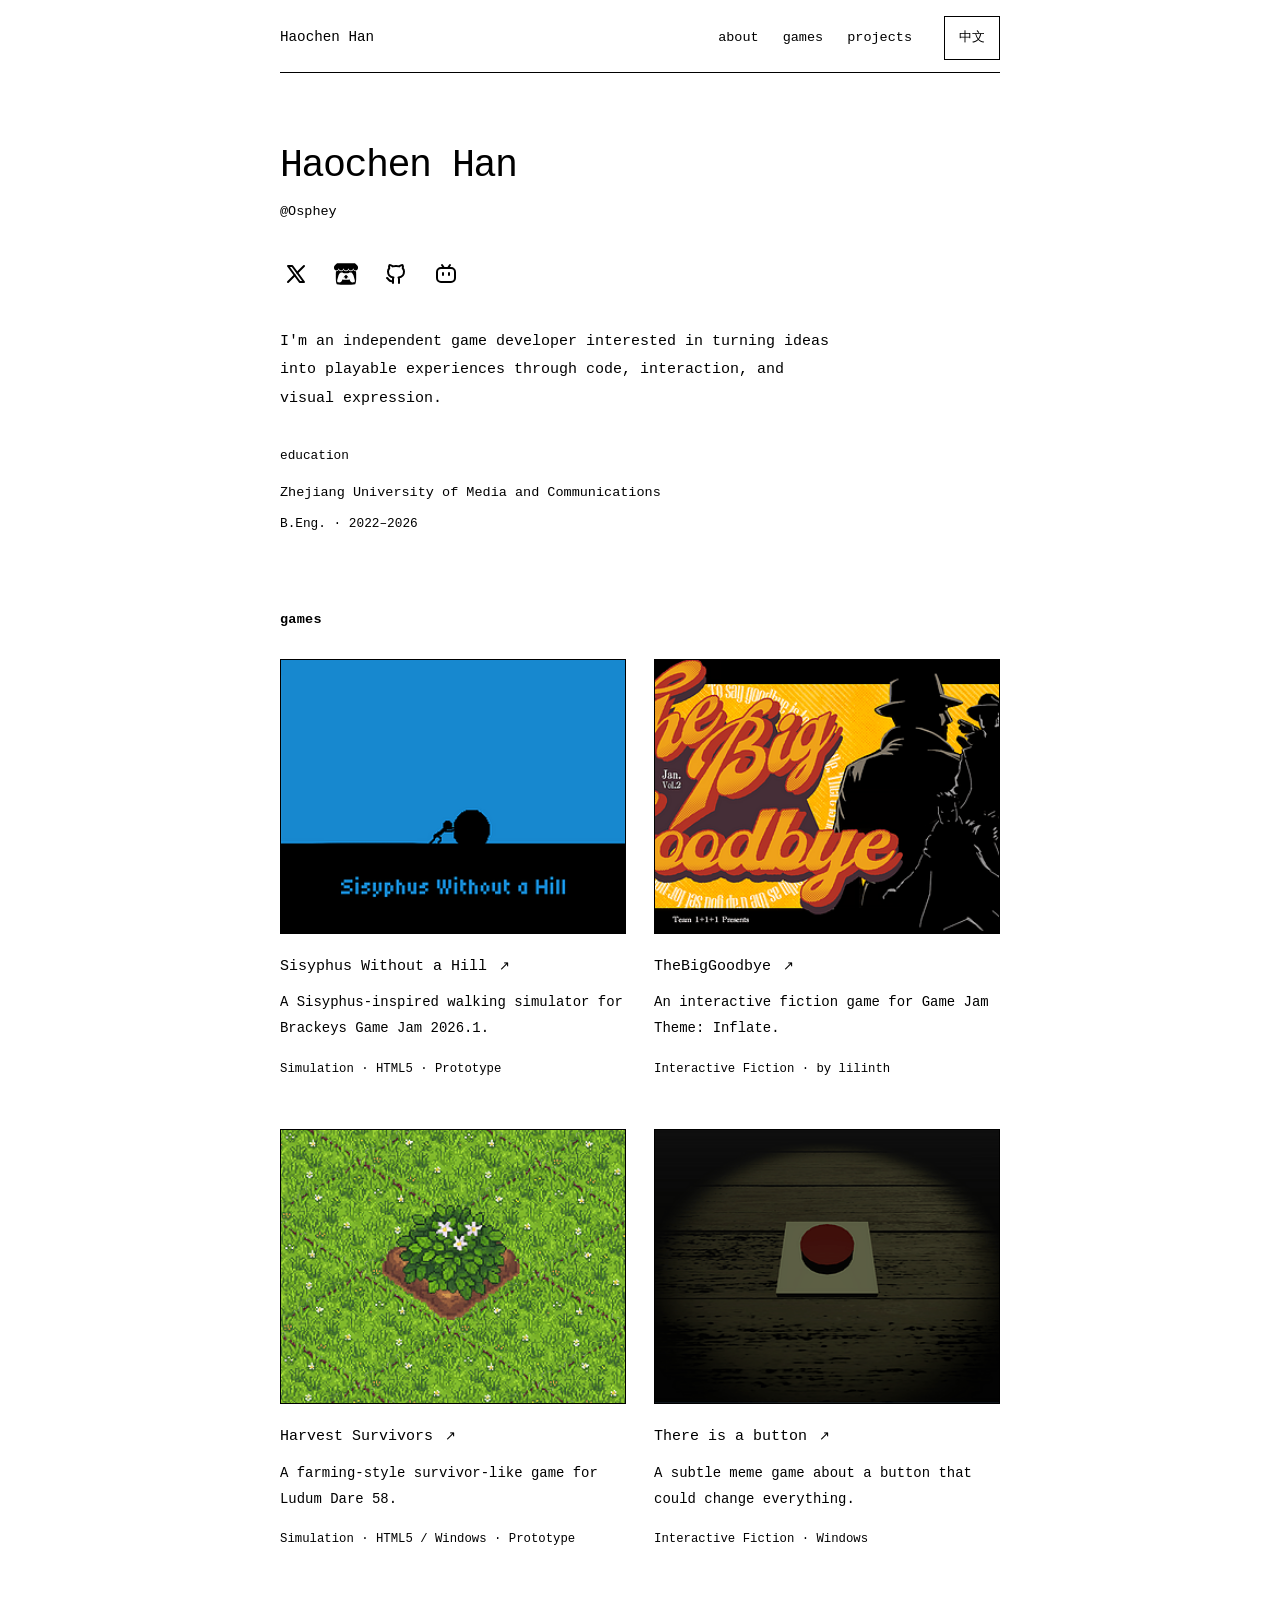
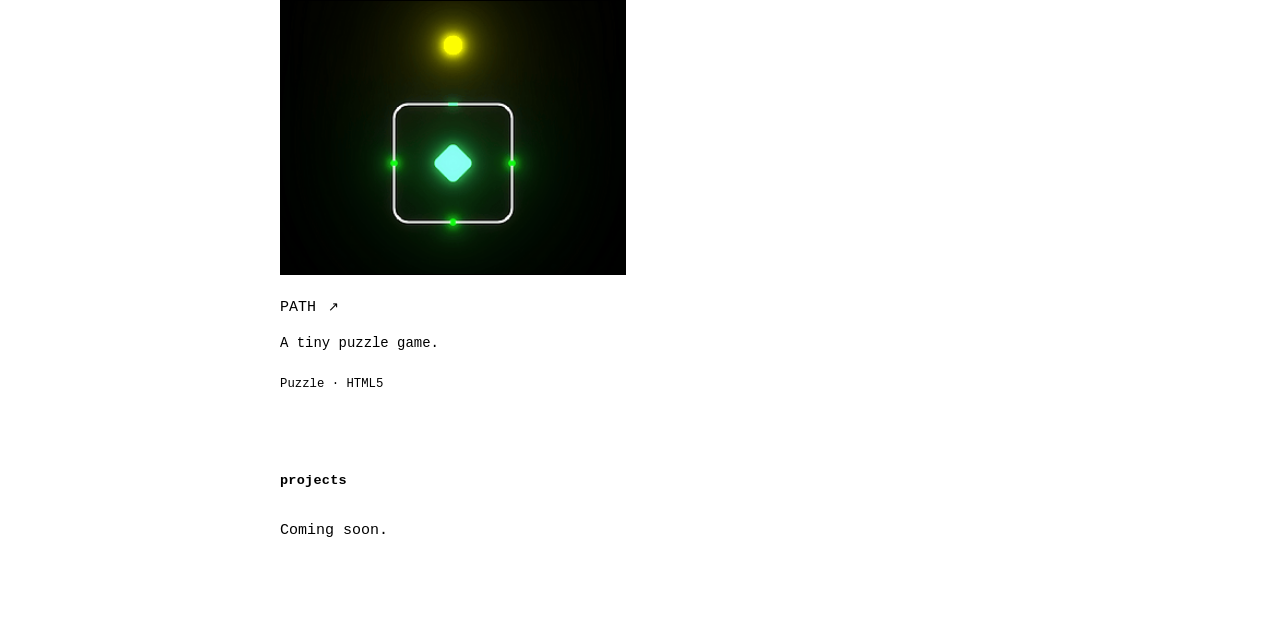
==== index.html @ 58e6fcc5 "Center portfolio in portrait-like column" ====
<!doctype html>
<html lang="en">
<head>
  <meta charset="UTF-8">
  <meta name="viewport" content="width=device-width, initial-scale=1">
  <meta name="color-scheme" content="light">
  <meta name="description" content="Haochen Han — independent game developer." data-zh-content="韩昊辰 Osphey — 独立游戏开发者。">
  <title data-zh="韩昊辰 · Osphey">Haochen Han</title>
  <style>
    :root {
      color-scheme: light;
      font-family: ui-monospace, SFMono-Regular, Menlo, Monaco, Consolas, "Liberation Mono", "PingFang SC", "Microsoft YaHei", monospace;
      font-size: 15px;
      line-height: 1.65;
      background: #fff;
      color: #000;
      --content-width: 720px;
      --page-gutter: clamp(24px, 5vw, 48px);
    }

    * { box-sizing: border-box; }

    body {
      min-height: 100vh;
      margin: 0;
      overflow-wrap: anywhere;
      background: #fff;
    }

    main,
    .site-header {
      width: min(var(--content-width), calc(100% - 2 * var(--page-gutter)));
      margin-inline: auto;
    }

    main {
      padding: clamp(48px, 5.5vw, 88px) 0 88px;
    }

    .site-header {
      padding: 16px 0 12px;
      display: grid;
      grid-template-columns: 1fr auto auto;
      grid-template-areas: "name navigation language";
      align-items: center;
      gap: 4px 32px;
      position: sticky;
      top: 0;
      z-index: 10;
      background: #fff;
      border-bottom: 1px solid #000;
    }

    .site-name,
    .site-nav a {
      color: #000;
      text-decoration: none;
      text-decoration-thickness: 1px;
      text-underline-offset: 4px;
    }

    .site-name { grid-area: name; justify-self: start; font-size: .95rem; white-space: nowrap; }

    .site-nav {
      grid-area: navigation;
      display: flex;
      gap: 24px;
      font-size: .9rem;
    }

    .site-nav a {
      display: inline-flex;
      align-items: center;
      min-height: 44px;
      white-space: nowrap;
    }

    .language-toggle {
      grid-area: language;
      display: inline-flex;
      align-items: center;
      justify-content: center;
      min-width: 56px;
      min-height: 44px;
      padding: 0 12px;
      border: 1px solid #000;
      border-radius: 0;
      color: #000;
      background: #fff;
      font: inherit;
      font-size: .85rem;
      line-height: 1;
      cursor: pointer;
    }

    .language-toggle[hidden] { display: none; }
    .language-toggle:hover { color: #fff; background: #000; }

    .site-name:hover,
    .site-nav a:hover,
    .game-title:hover,
    .site-name:focus-visible,
    .site-nav a:focus-visible,
    .game-title:focus-visible {
      text-decoration-line: underline;
    }

    a:focus-visible,
    button:focus-visible {
      outline: 1px solid #000;
      outline-offset: 4px;
    }

    h1 {
      margin: 0;
      font-size: clamp(2rem, 3vw, 2.65rem);
      line-height: 1.2;
      font-weight: 400;
      letter-spacing: -.04em;
    }

    .about {
      display: grid;
      grid-template-columns: minmax(0, 1fr);
      grid-template-areas: "identity" "introduction" "education";
      gap: 32px;
      align-items: start;
    }

    .identity { grid-area: identity; min-width: 0; }

    .handle {
      margin: 12px 0 0;
      font-size: .9rem;
    }

    .education {
      grid-area: education;
      margin: 0;
      font-size: .9rem;
    }

    .education h2 {
      margin: 0 0 16px;
      font-size: .85rem;
      line-height: 1.65;
      font-weight: 400;
    }

    .education p { margin: 0; }

    .education-school,
    .education-details { display: block; }

    .education-details { margin-top: 8px; font-size: .85rem; }

    .links {
      display: flex;
      align-items: center;
      gap: 18px;
      margin: 28px 0 0;
    }

    .link {
      display: inline-flex;
      align-items: center;
      justify-content: center;
      flex: 0 0 32px;
      width: 32px;
      height: 44px;
      color: #000;
      text-decoration: none;
    }

    .link:hover,
    .link:focus-visible {
      color: #fff;
      background: #000;
    }

    .link svg {
      display: block;
      width: 24px;
      height: 24px;
      fill: none;
      stroke: currentColor;
      stroke-width: 2;
      stroke-linecap: round;
      stroke-linejoin: round;
    }

    /* The official itch.io silhouette uses fill; applying the outline stroke
       would thicken the awning and close the controller's small cutouts. */
    .link .icon-itch {
      width: 24px;
      height: 24px;
      fill: currentColor;
      stroke: none;
    }

    .intro {
      grid-area: introduction;
      margin: 0;
      max-width: 62ch;
      line-height: 1.9;
    }

    :lang(zh-CN) h1 { letter-spacing: .04em; }
    :lang(zh-CN) .intro,
    :lang(zh-CN) .game-description { line-height: 2.05; }

    section { scroll-margin-top: 104px; }

    .section {
      margin-top: clamp(64px, 6vw, 96px);
    }

    .section h2 {
      margin: 0 0 28px;
      font-size: .9rem;
      line-height: 1.5;
      font-weight: 600;
      letter-spacing: .02em;
    }

    .section > p { margin: 0; }

    .game-list {
      display: grid;
      grid-template-columns: repeat(auto-fit, minmax(min(100%, 19rem), 1fr));
      gap: clamp(48px, 4vw, 72px) clamp(28px, 2.2vw, 48px);
      margin: 0;
      padding: 0;
      list-style: none;
    }

    .game {
      display: flex;
      min-width: 0;
      flex-direction: column;
      gap: 20px;
    }

    .game-image {
      display: block;
      overflow: hidden;
      border: 1px solid #000;
      line-height: 0;
    }

    .game-image img {
      display: block;
      width: 100%;
      height: auto;
      aspect-ratio: 315 / 250;
      object-fit: cover;
      transition: opacity 140ms ease;
    }

    .game-image:hover img,
    .game-image:focus-visible img { opacity: .78; }

    .game-copy {
      display: flex;
      flex: 1;
      flex-direction: column;
      align-items: flex-start;
      min-width: 0;
    }

    .game h3 {
      margin: 0;
      font-size: 1rem;
      line-height: 1.5;
      font-weight: 500;
    }

    .game-title {
      display: inline-block;
      padding-block: 2px;
      color: #000;
      text-decoration: none;
      text-decoration-thickness: 1px;
      text-underline-offset: 4px;
    }

    .external-mark {
      display: inline-block;
      margin-left: .25em;
      font-size: .85em;
    }

    .game-description {
      margin: 10px 0 18px;
      font-size: .93rem;
      line-height: 1.85;
    }

    .game-meta {
      display: block;
      margin-top: auto;
      font-size: .82rem;
      line-height: 1.5;
    }

    @media (max-width: 640px) {
      .site-header {
        grid-template-columns: 1fr auto;
        grid-template-areas: "name language" "navigation navigation";
        padding-top: 12px;
        padding-bottom: 8px;
      }
      .site-nav { justify-self: start; }
      main { padding-top: 40px; padding-bottom: 64px; }
      section { scroll-margin-top: 128px; }
      .section { margin-top: 56px; }
      .game-list { row-gap: 44px; }
    }
  </style>
</head>
<body>
  <header class="site-header">
    <a class="site-name" href="#about" data-zh="韩昊辰">Haochen Han</a>
    <nav class="site-nav" aria-label="Main navigation" data-zh-label="主导航">
      <a href="#about" data-zh="关于">about</a>
      <a href="#games" data-zh="游戏">games</a>
      <a href="#projects" data-zh="项目">projects</a>
    </nav>
    <button class="language-toggle" type="button" aria-label="Switch to Chinese" lang="zh-CN" hidden>中文</button>
  </header>
  <main>
    <section id="about" class="about">
      <div class="identity">
        <h1 data-zh="韩昊辰">Haochen Han</h1>
        <p class="handle">@Osphey</p>
        <nav class="links" aria-label="Social links" data-zh-label="社交平台">
          <a class="link" href="https://x.com/Ospheyy" target="_blank" rel="noopener noreferrer" aria-label="X" title="X">
            <svg width="24" height="24" viewBox="0 0 24 24" aria-hidden="true" focusable="false">
              <path d="M4 4l11.733 16h4.267L8.267 4z" />
              <path d="M4 20l6.768-6.768m2.46-2.46L20 4" />
            </svg>
          </a>
          <a class="link" href="https://osphey.itch.io/" target="_blank" rel="noopener noreferrer" aria-label="itch.io" title="itch.io">
            <!-- Original path and aspect ratio: https://itch.io/press-kit -->
            <svg class="icon-itch" width="24" height="24" viewBox="0 0 245.371 220.736" aria-hidden="true" focusable="false">
              <path d="M31.99 1.365C21.287 7.72.2 31.945 0 38.298v10.516C0 62.144 12.46 73.86 23.773 73.86c13.584 0 24.902-11.258 24.903-24.62 0 13.362 10.93 24.62 24.515 24.62 13.586 0 24.165-11.258 24.165-24.62 0 13.362 11.622 24.62 25.207 24.62h.246c13.586 0 25.208-11.258 25.208-24.62 0 13.362 10.58 24.62 24.164 24.62 13.585 0 24.515-11.258 24.515-24.62 0 13.362 11.32 24.62 24.903 24.62 11.313 0 23.773-11.714 23.773-25.046V38.298c-.2-6.354-21.287-30.58-31.988-36.933C180.118.197 157.056-.005 122.685 0c-34.37.003-81.228.54-90.697 1.365zm65.194 66.217a28.025 28.025 0 0 1-4.78 6.155c-5.128 5.014-12.157 8.122-19.906 8.122a28.482 28.482 0 0 1-19.948-8.126c-1.858-1.82-3.27-3.766-4.563-6.032l-.006.004c-1.292 2.27-3.092 4.215-4.954 6.037a28.5 28.5 0 0 1-19.948 8.12c-.934 0-1.906-.258-2.692-.528-1.092 11.372-1.553 22.24-1.716 30.164l-.002.045c-.02 4.024-.04 7.333-.06 11.93.21 23.86-2.363 77.334 10.52 90.473 19.964 4.655 56.7 6.775 93.555 6.788h.006c36.854-.013 73.59-2.133 93.554-6.788 12.883-13.14 10.31-66.614 10.52-90.474-.022-4.596-.04-7.905-.06-11.93l-.003-.045c-.162-7.926-.623-18.793-1.715-30.165-.786.27-1.757.528-2.692.528a28.5 28.5 0 0 1-19.948-8.12c-1.862-1.822-3.662-3.766-4.955-6.037l-.006-.004c-1.294 2.266-2.705 4.213-4.563 6.032a28.48 28.48 0 0 1-19.947 8.125c-7.748 0-14.778-3.11-19.906-8.123a28.025 28.025 0 0 1-4.78-6.155 27.99 27.99 0 0 1-4.736 6.155 28.49 28.49 0 0 1-19.95 8.124c-.27 0-.54-.012-.81-.02h-.007c-.27.008-.54.02-.813.02a28.49 28.49 0 0 1-19.95-8.123 27.992 27.992 0 0 1-4.736-6.155zm-20.486 26.49l-.002.01h.015c8.113.017 15.32 0 24.25 9.746 7.028-.737 14.372-1.105 21.722-1.094h.006c7.35-.01 14.694.357 21.723 1.094 8.93-9.747 16.137-9.73 24.25-9.746h.014l-.002-.01c3.833 0 19.166 0 29.85 30.007L210 165.244c8.504 30.624-2.723 31.373-16.727 31.4-20.768-.773-32.267-15.855-32.267-30.935-11.496 1.884-24.907 2.826-38.318 2.827h-.006c-13.412 0-26.823-.943-38.318-2.827 0 15.08-11.5 30.162-32.267 30.935-14.004-.027-25.23-.775-16.726-31.4L46.85 124.08C57.534 94.073 72.867 94.073 76.7 94.073zm45.985 23.582v.006c-.02.02-21.863 20.08-25.79 27.215l14.304-.573v12.474c0 .584 5.74.346 11.486.08h.006c5.744.266 11.485.504 11.485-.08v-12.474l14.304.573c-3.928-7.135-25.79-27.215-25.79-27.215v-.006l-.003.002z" />
            </svg>
          </a>
          <a class="link" href="https://github.com/osphey" target="_blank" rel="noopener noreferrer" aria-label="GitHub" title="GitHub">
            <svg width="24" height="24" viewBox="0 0 24 24" aria-hidden="true" focusable="false">
              <path d="M9 19c-4.3 1.4 -4.3 -2.5 -6 -3m12 5v-3.5c0 -1 .1 -1.4 -.5 -2c2.8 -.3 5.5 -1.4 5.5 -6a4.6 4.6 0 0 0 -1.3 -3.2a4.2 4.2 0 0 0 -.1 -3.2s-1.1 -.3 -3.5 1.3a12.3 12.3 0 0 0 -6.2 0c-2.4 -1.6 -3.5 -1.3 -3.5 -1.3a4.2 4.2 0 0 0 -.1 3.2a4.6 4.6 0 0 0 -1.3 3.2c0 4.6 2.7 5.7 5.5 6c-.6 .6 -.6 1.2 -.5 2v3.5" />
            </svg>
          </a>
          <a class="link" href="https://space.bilibili.com/3494350312966218" target="_blank" rel="noopener noreferrer" aria-label="Bilibili" title="Bilibili" data-zh-label="哔哩哔哩" data-zh-title="哔哩哔哩">
            <svg width="24" height="24" viewBox="0 0 24 24" aria-hidden="true" focusable="false">
              <path d="M3 10a4 4 0 0 1 4 -4h10a4 4 0 0 1 4 4v6a4 4 0 0 1 -4 4h-10a4 4 0 0 1 -4 -4v-6" />
              <path d="M8 3l2 3M16 3l-2 3M9 13v-2M15 11v2" />
            </svg>
          </a>
        </nav>
      </div>
      <p class="intro" data-zh="我是一名独立游戏开发者，喜欢用代码、交互和视觉表达，把想法变成可以亲手体验的游戏。">I'm an independent game developer interested in turning ideas into playable experiences through code, interaction, and visual expression.</p>
      <div class="education">
        <h2 data-zh="学业经历">education</h2>
        <p>
          <span class="education-school" data-zh="浙江传媒学院">Zhejiang University of Media and Communications</span>
          <span class="education-details" data-zh="工学学士 · 2022–2026">B.Eng. · 2022–2026</span>
        </p>
      </div>
    </section>
    <section id="games" class="section">
      <h2 data-zh="游戏">games</h2>
      <ul class="game-list">
        <li class="game">
          <a class="game-image" href="https://osphey.itch.io/sisyphus-without-a-hill" target="_blank" rel="noopener noreferrer" aria-label="Open Sisyphus Without a Hill on itch.io" data-zh-label="在 itch.io 打开 Sisyphus Without a Hill">
            <img src="assets/games/sisyphus-without-a-hill.png" width="315" height="250" loading="lazy" decoding="async" alt="">
          </a>
          <div class="game-copy">
            <h3><a class="game-title" href="https://osphey.itch.io/sisyphus-without-a-hill" target="_blank" rel="noopener noreferrer">Sisyphus Without a Hill&nbsp;<span class="external-mark" aria-hidden="true">↗</span></a></h3>
            <p class="game-description" data-zh="以西西弗斯为灵感的步行模拟游戏，为 Brackeys Game Jam 2026.1 创作。">A Sisyphus-inspired walking simulator for Brackeys Game Jam 2026.1.</p>
            <span class="game-meta" data-zh="模拟 · 网页端 · 原型">Simulation · HTML5 · Prototype</span>
          </div>
        </li>
        <li class="game">
          <a class="game-image" href="https://lilinth.itch.io/thebiggoodbye" target="_blank" rel="noopener noreferrer" aria-label="Open TheBigGoodbye on itch.io" data-zh-label="在 itch.io 打开 TheBigGoodbye">
            <img src="assets/games/thebiggoodbye.png" width="315" height="250" loading="lazy" decoding="async" alt="">
          </a>
          <div class="game-copy">
            <h3><a class="game-title" href="https://lilinth.itch.io/thebiggoodbye" target="_blank" rel="noopener noreferrer">TheBigGoodbye&nbsp;<span class="external-mark" aria-hidden="true">↗</span></a></h3>
            <p class="game-description" data-zh="为「膨胀（Inflate）」主题 Game Jam 创作的互动叙事游戏。">An interactive fiction game for Game Jam Theme: Inflate.</p>
            <span class="game-meta" data-zh="互动叙事 · 作者：lilinth">Interactive Fiction · by lilinth</span>
          </div>
        </li>
        <li class="game">
          <a class="game-image" href="https://osphey.itch.io/harvest-survivors" target="_blank" rel="noopener noreferrer" aria-label="Open Harvest Survivors on itch.io" data-zh-label="在 itch.io 打开 Harvest Survivors">
            <img src="assets/games/harvest-survivors.png" width="315" height="250" loading="lazy" decoding="async" alt="">
          </a>
          <div class="game-copy">
            <h3><a class="game-title" href="https://osphey.itch.io/harvest-survivors" target="_blank" rel="noopener noreferrer">Harvest Survivors&nbsp;<span class="external-mark" aria-hidden="true">↗</span></a></h3>
            <p class="game-description" data-zh="结合农场元素的类幸存者游戏，为 Ludum Dare 58 创作。">A farming-style survivor-like game for Ludum Dare 58.</p>
            <span class="game-meta" data-zh="模拟 · 网页端 / Windows · 原型">Simulation · HTML5 / Windows · Prototype</span>
          </div>
        </li>
        <li class="game">
          <a class="game-image" href="https://osphey.itch.io/there-is-a-button" target="_blank" rel="noopener noreferrer" aria-label="Open There is a button on itch.io" data-zh-label="在 itch.io 打开 There is a button">
            <img src="assets/games/there-is-a-button.png" width="315" height="250" loading="lazy" decoding="async" alt="">
          </a>
          <div class="game-copy">
            <h3><a class="game-title" href="https://osphey.itch.io/there-is-a-button" target="_blank" rel="noopener noreferrer">There is a button&nbsp;<span class="external-mark" aria-hidden="true">↗</span></a></h3>
            <p class="game-description" data-zh="一个带点玩梗意味的小游戏，围绕一颗可能改变一切的按钮展开。">A subtle meme game about a button that could change everything.</p>
            <span class="game-meta" data-zh="互动叙事 · Windows">Interactive Fiction · Windows</span>
          </div>
        </li>
        <li class="game">
          <a class="game-image" href="https://osphey.itch.io/path" target="_blank" rel="noopener noreferrer" aria-label="Open PATH on itch.io" data-zh-label="在 itch.io 打开 PATH">
            <img src="assets/games/path.png" width="315" height="250" loading="lazy" decoding="async" alt="">
          </a>
          <div class="game-copy">
            <h3><a class="game-title" href="https://osphey.itch.io/path" target="_blank" rel="noopener noreferrer">PATH&nbsp;<span class="external-mark" aria-hidden="true">↗</span></a></h3>
            <p class="game-description" data-zh="一个小巧的解谜游戏。">A tiny puzzle game.</p>
            <span class="game-meta" data-zh="解谜 · 网页端">Puzzle · HTML5</span>
          </div>
        </li>
      </ul>
    </section>
    <section id="projects" class="section">
      <h2 data-zh="项目">projects</h2>
      <p data-zh="敬请期待。">Coming soon.</p>
    </section>
  </main>
  <script>
    (() => {
      const toggle = document.querySelector('.language-toggle');
      const storageKey = 'osphey-language';
      const texts = [...document.querySelectorAll('[data-zh]')].map(element => ({
        element,
        en: element.textContent,
        zh: element.dataset.zh
      }));
      const attributes = [
        ['aria-label', 'data-zh-label'],
        ['title', 'data-zh-title'],
        ['content', 'data-zh-content']
      ].flatMap(([attribute, translation]) =>
        [...document.querySelectorAll(`[${translation}]`)].map(element => ({
          element,
          attribute,
          en: element.getAttribute(attribute),
          zh: element.getAttribute(translation)
        }))
      );

      let language = 'en';

      function setLanguage(next) {
        language = next === 'zh' ? 'zh' : 'en';
        document.documentElement.lang = language === 'zh' ? 'zh-CN' : 'en';
        texts.forEach(item => { item.element.textContent = item[language]; });
        attributes.forEach(item => { item.element.setAttribute(item.attribute, item[language]); });
        toggle.textContent = language === 'zh' ? 'EN' : '中文';
        toggle.lang = language === 'zh' ? 'en' : 'zh-CN';
        toggle.setAttribute('aria-label', language === 'zh' ? '切换至英文' : 'Switch to Chinese');
      }

      // Storage may be unavailable in private browsing; switching still works.
      try {
        language = localStorage.getItem(storageKey) === 'zh' ? 'zh' : 'en';
      } catch {}

      setLanguage(language);
      toggle.hidden = false;
      toggle.addEventListener('click', () => {
        setLanguage(language === 'en' ? 'zh' : 'en');
        try { localStorage.setItem(storageKey, language); } catch {}
      });
    })();
  </script>
</body>
</html>
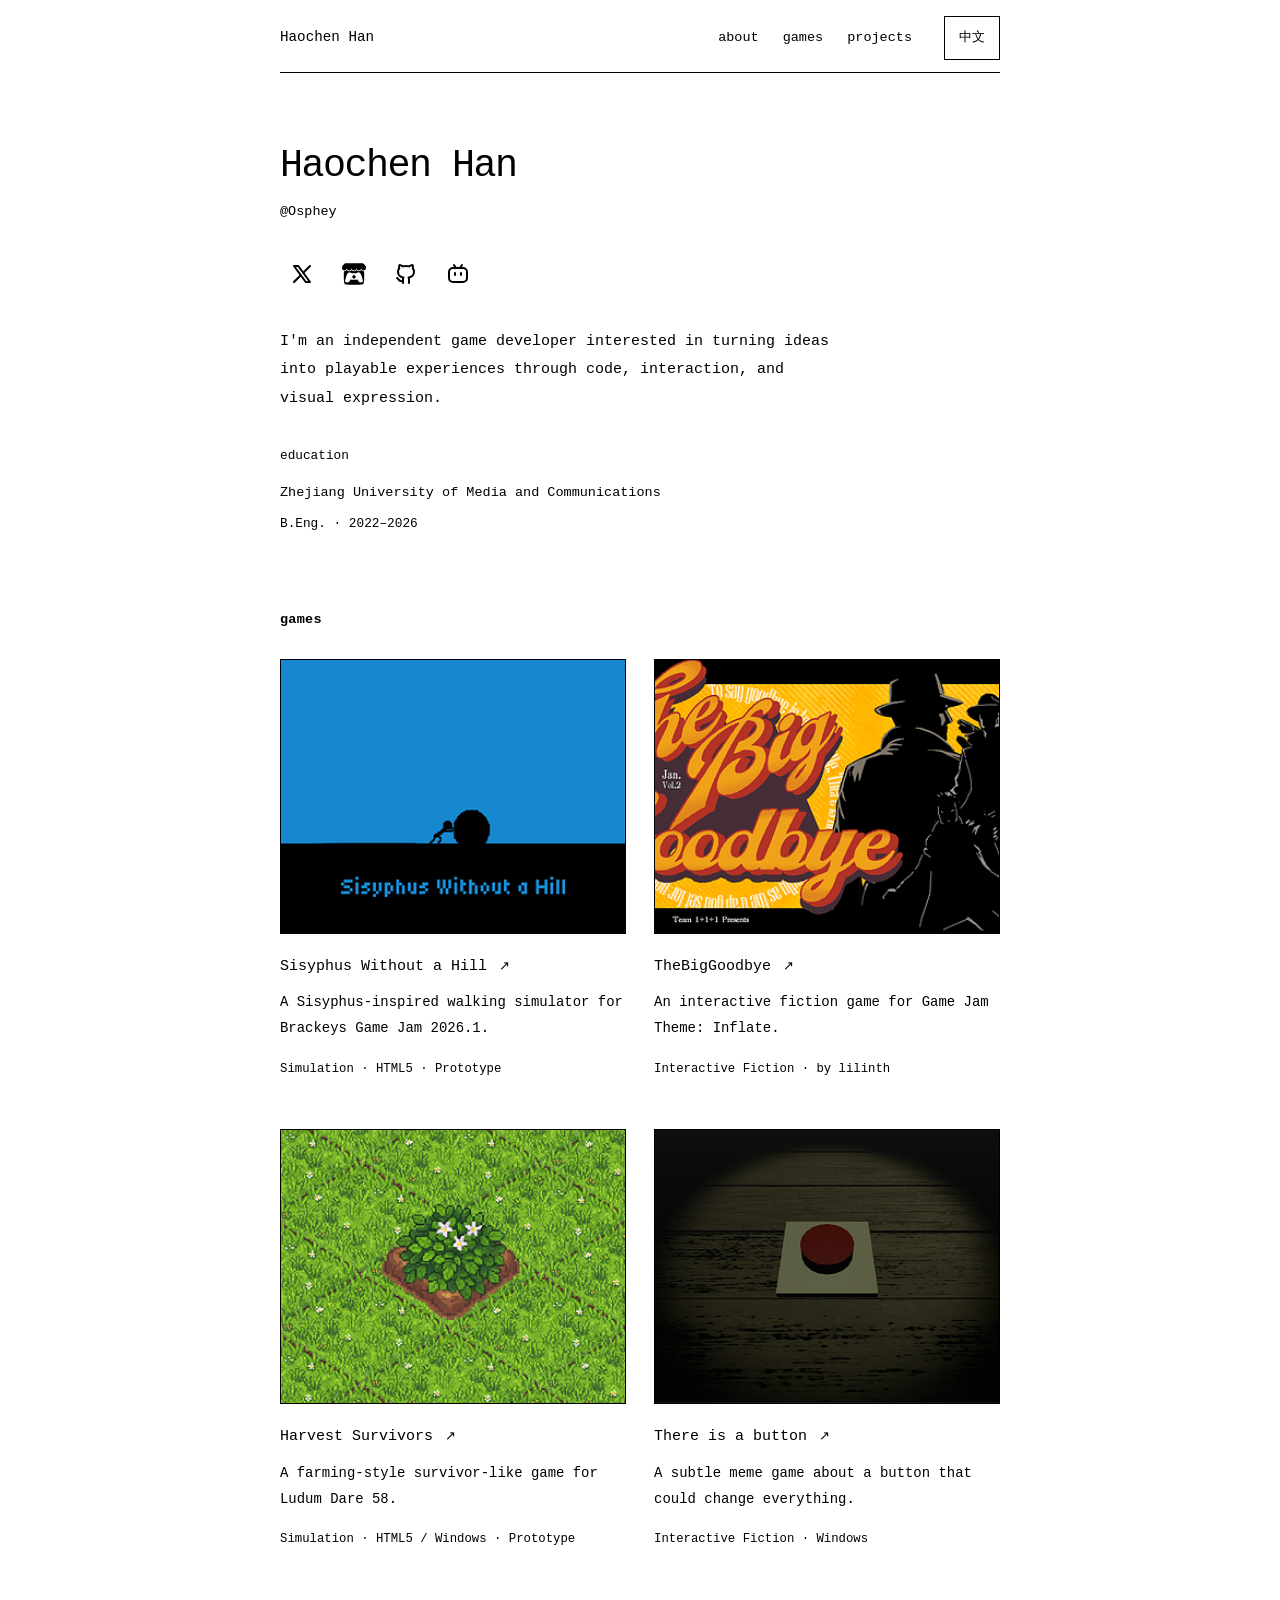
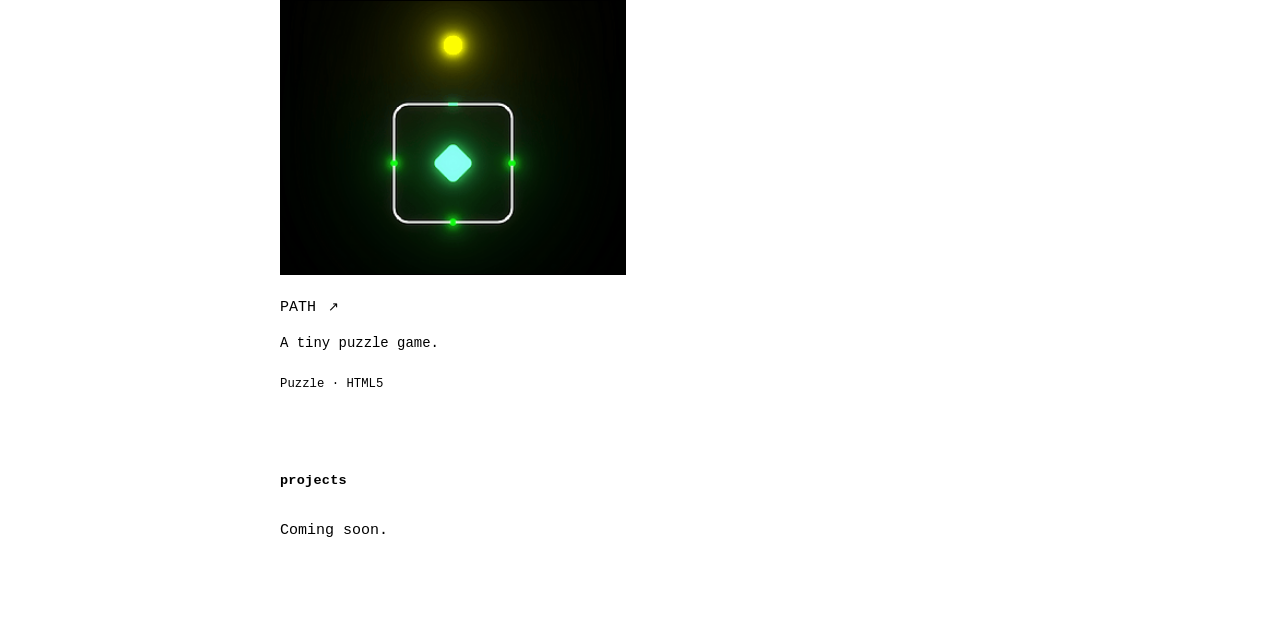
==== commit 3d2ef3a6: "Refine social icon hover and square hit areas" ====
--- a/index.html
+++ b/index.html
@@ -157,7 +157,7 @@
     .links {
       display: flex;
       align-items: center;
-      gap: 18px;
+      gap: 8px;
       margin: 28px 0 0;
     }
 
@@ -165,17 +165,11 @@
       display: inline-flex;
       align-items: center;
       justify-content: center;
-      flex: 0 0 32px;
-      width: 32px;
+      flex: 0 0 44px;
+      width: 44px;
       height: 44px;
       color: #000;
       text-decoration: none;
-    }
-
-    .link:hover,
-    .link:focus-visible {
-      color: #fff;
-      background: #000;
     }
 
     .link svg {
@@ -187,6 +181,14 @@
       stroke-width: 2;
       stroke-linecap: round;
       stroke-linejoin: round;
+      transition: transform 160ms ease;
+    }
+
+    .link:hover svg,
+    .link:focus-visible svg { transform: rotate(8deg); }
+
+    @media (prefers-reduced-motion: reduce) {
+      .link svg { transition: none; }
     }
 
     /* The official itch.io silhouette uses fill; applying the outline stroke
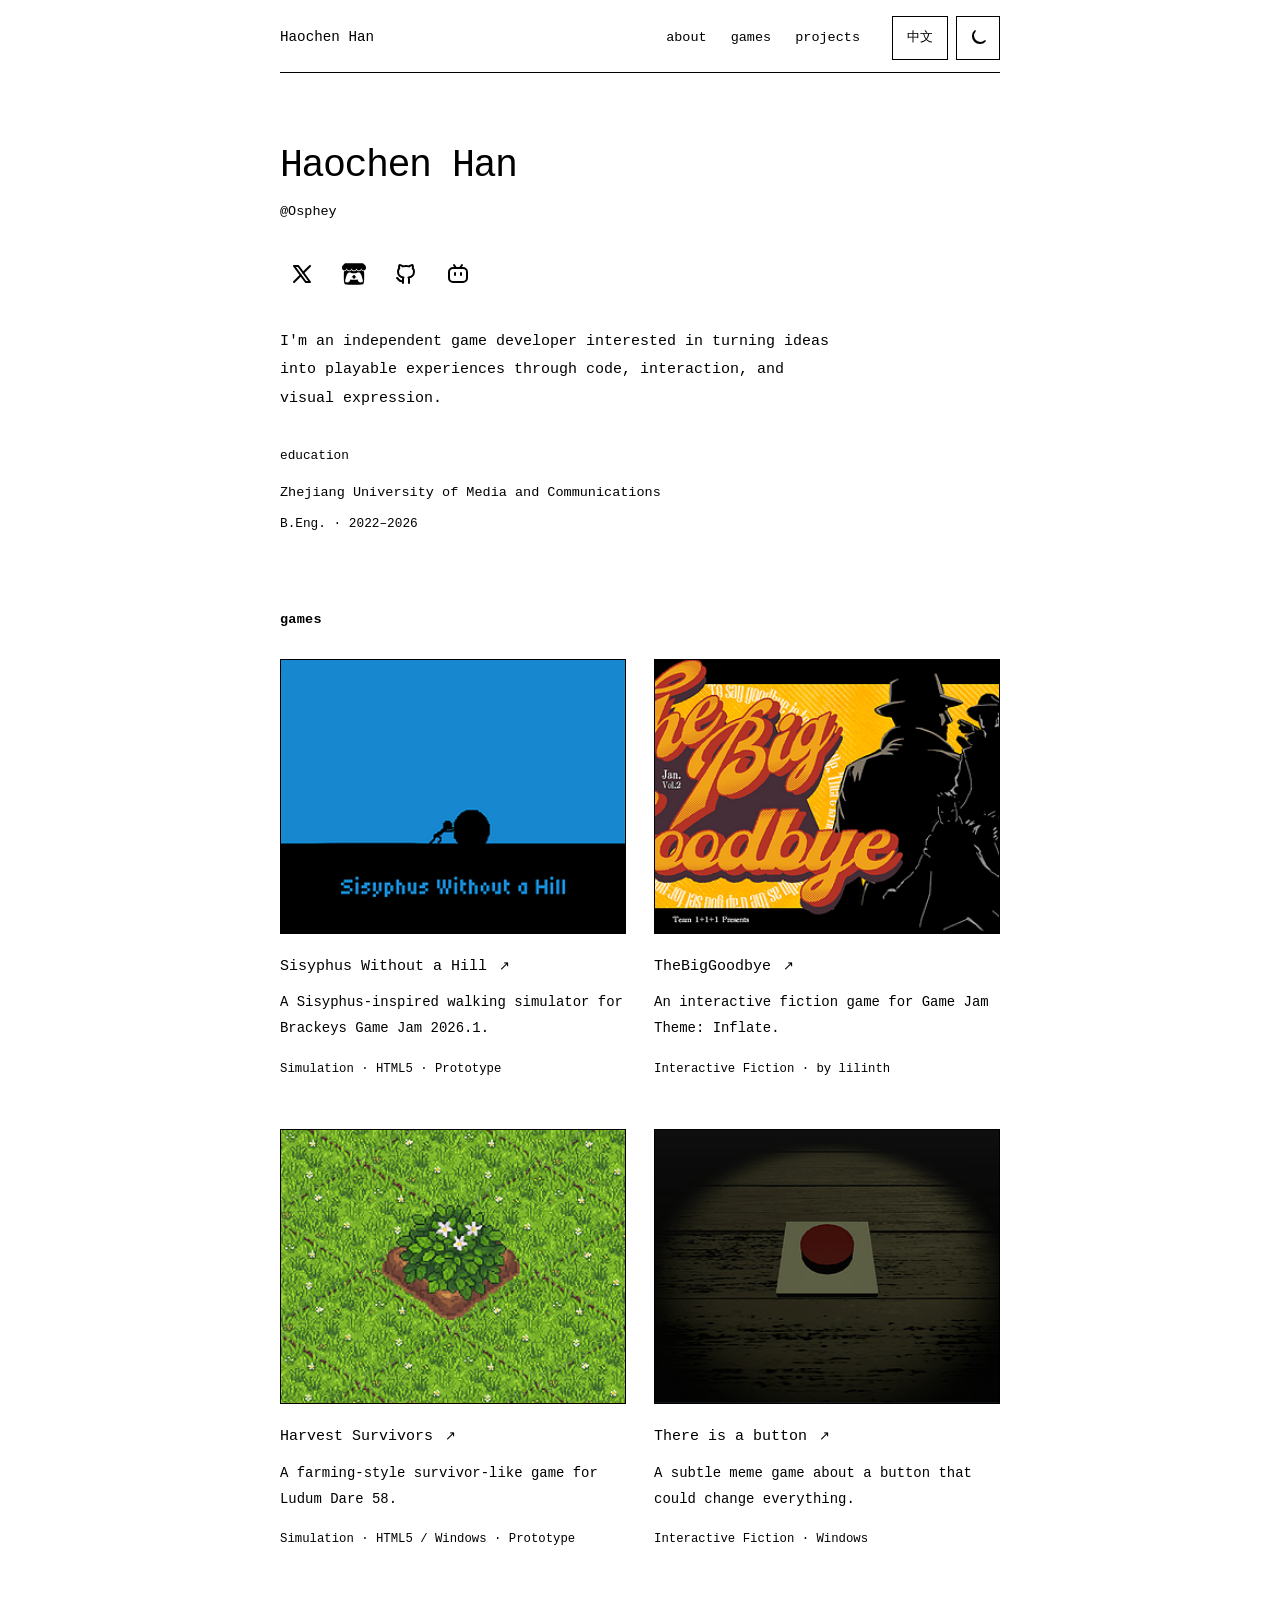
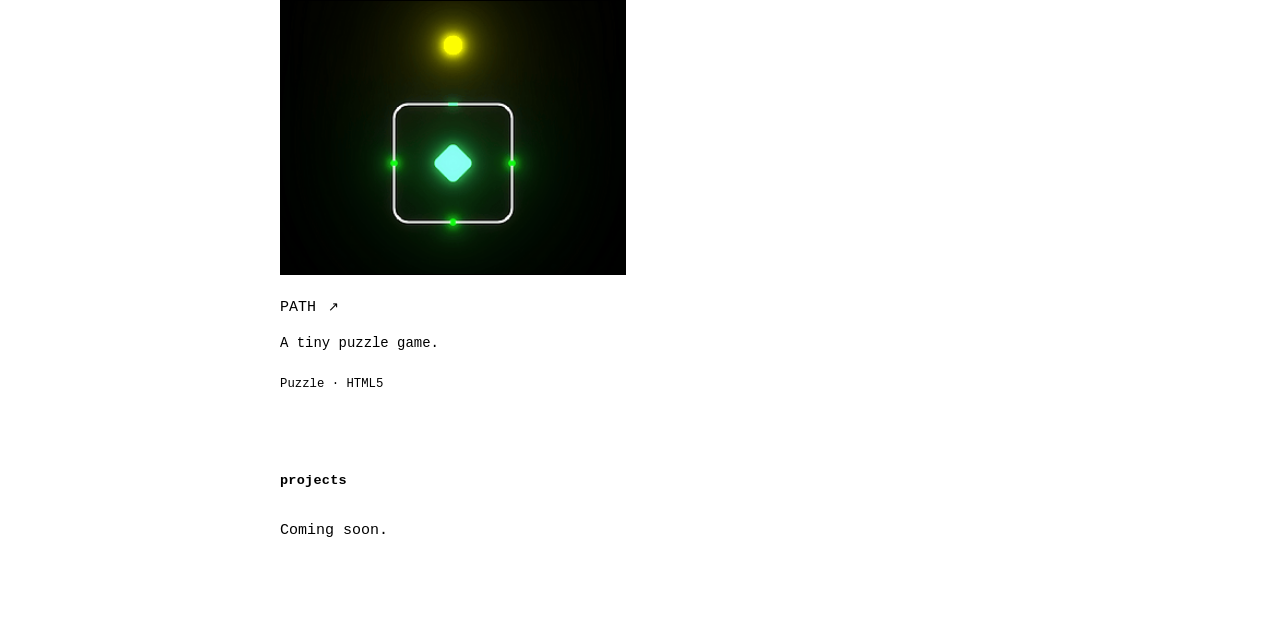
==== commit 2424ce30: "Add persistent dark mode toggle" ====
--- a/index.html
+++ b/index.html
@@ -3,19 +3,34 @@
 <head>
   <meta charset="UTF-8">
   <meta name="viewport" content="width=device-width, initial-scale=1">
-  <meta name="color-scheme" content="light">
+  <meta name="color-scheme" content="light dark">
   <meta name="description" content="Haochen Han — independent game developer." data-zh-content="韩昊辰 Osphey — 独立游戏开发者。">
   <title data-zh="韩昊辰 · Osphey">Haochen Han</title>
+  <script>
+    (() => {
+      let saved;
+      try { saved = localStorage.getItem('osphey-theme'); } catch {}
+      document.documentElement.dataset.theme = saved === 'dark' ? 'dark' : 'light';
+    })();
+  </script>
   <style>
     :root {
       color-scheme: light;
       font-family: ui-monospace, SFMono-Regular, Menlo, Monaco, Consolas, "Liberation Mono", "PingFang SC", "Microsoft YaHei", monospace;
       font-size: 15px;
       line-height: 1.65;
-      background: #fff;
-      color: #000;
+      --background: #fff;
+      --foreground: #000;
+      background: var(--background);
+      color: var(--foreground);
       --content-width: 720px;
       --page-gutter: clamp(24px, 5vw, 48px);
+    }
+
+    :root[data-theme="dark"] {
+      color-scheme: dark;
+      --background: #101010;
+      --foreground: #f4f4f4;
     }
 
     * { box-sizing: border-box; }
@@ -24,7 +39,7 @@
       min-height: 100vh;
       margin: 0;
       overflow-wrap: anywhere;
-      background: #fff;
+      background: var(--background);
     }
 
     main,
@@ -41,19 +56,19 @@
       padding: 16px 0 12px;
       display: grid;
       grid-template-columns: 1fr auto auto;
-      grid-template-areas: "name navigation language";
+      grid-template-areas: "name navigation actions";
       align-items: center;
       gap: 4px 32px;
       position: sticky;
       top: 0;
       z-index: 10;
-      background: #fff;
-      border-bottom: 1px solid #000;
+      background: var(--background);
+      border-bottom: 1px solid var(--foreground);
     }
 
     .site-name,
     .site-nav a {
-      color: #000;
+      color: var(--foreground);
       text-decoration: none;
       text-decoration-thickness: 1px;
       text-underline-offset: 4px;
@@ -75,26 +90,38 @@
       white-space: nowrap;
     }
 
-    .language-toggle {
-      grid-area: language;
+    .header-actions {
+      grid-area: actions;
+      display: flex;
+      align-items: center;
+      gap: 8px;
+    }
+
+    .language-toggle,
+    .theme-toggle {
       display: inline-flex;
       align-items: center;
       justify-content: center;
       min-width: 56px;
       min-height: 44px;
       padding: 0 12px;
-      border: 1px solid #000;
+      border: 1px solid var(--foreground);
       border-radius: 0;
-      color: #000;
-      background: #fff;
+      color: var(--foreground);
+      background: var(--background);
       font: inherit;
       font-size: .85rem;
       line-height: 1;
       cursor: pointer;
     }
 
-    .language-toggle[hidden] { display: none; }
-    .language-toggle:hover { color: #fff; background: #000; }
+    .theme-toggle { width: 44px; min-width: 44px; padding: 0; }
+    .theme-toggle svg { display: block; width: 20px; height: 20px; fill: none; stroke: currentColor; stroke-width: 1.8; stroke-linecap: round; stroke-linejoin: round; }
+    .theme-toggle svg[hidden],
+    .language-toggle[hidden],
+    .theme-toggle[hidden] { display: none; }
+    .language-toggle:hover,
+    .theme-toggle:hover { color: var(--background); background: var(--foreground); }
 
     .site-name:hover,
     .site-nav a:hover,
@@ -107,7 +134,7 @@
 
     a:focus-visible,
     button:focus-visible {
-      outline: 1px solid #000;
+      outline: 1px solid var(--foreground);
       outline-offset: 4px;
     }
 
@@ -168,27 +195,49 @@
       flex: 0 0 44px;
       width: 44px;
       height: 44px;
-      color: #000;
+      position: relative;
+      color: var(--foreground);
       text-decoration: none;
+      transition: color 130ms ease;
+    }
+
+    .link::before {
+      content: "";
+      position: absolute;
+      inset: 0;
+      border-radius: 50%;
+      background: var(--foreground);
+      transform: scale(0);
+      transition: transform 220ms ease-out;
+      pointer-events: none;
+    }
+
+    .link:hover,
+    .link:focus-visible {
+      color: var(--background);
+      transition-delay: 50ms;
+    }
+
+    .link:hover::before,
+    .link:focus-visible::before {
+      transform: scale(1);
     }
 
     .link svg {
       display: block;
       width: 24px;
       height: 24px;
+      position: relative;
       fill: none;
       stroke: currentColor;
       stroke-width: 2;
       stroke-linecap: round;
       stroke-linejoin: round;
-      transition: transform 160ms ease;
-    }
-
-    .link:hover svg,
-    .link:focus-visible svg { transform: rotate(8deg); }
+    }
 
     @media (prefers-reduced-motion: reduce) {
-      .link svg { transition: none; }
+      .link,
+      .link::before { transition: none; }
     }
 
     /* The official itch.io silhouette uses fill; applying the outline stroke
@@ -246,7 +295,7 @@
     .game-image {
       display: block;
       overflow: hidden;
-      border: 1px solid #000;
+      border: 1px solid var(--foreground);
       line-height: 0;
     }
 
@@ -280,7 +329,7 @@
     .game-title {
       display: inline-block;
       padding-block: 2px;
-      color: #000;
+      color: var(--foreground);
       text-decoration: none;
       text-decoration-thickness: 1px;
       text-underline-offset: 4px;
@@ -308,7 +357,7 @@
     @media (max-width: 640px) {
       .site-header {
         grid-template-columns: 1fr auto;
-        grid-template-areas: "name language" "navigation navigation";
+        grid-template-areas: "name actions" "navigation navigation";
         padding-top: 12px;
         padding-bottom: 8px;
       }
@@ -328,7 +377,13 @@
       <a href="#games" data-zh="游戏">games</a>
       <a href="#projects" data-zh="项目">projects</a>
     </nav>
-    <button class="language-toggle" type="button" aria-label="Switch to Chinese" lang="zh-CN" hidden>中文</button>
+    <div class="header-actions">
+      <button class="language-toggle" type="button" aria-label="Switch to Chinese" lang="zh-CN" hidden>中文</button>
+      <button class="theme-toggle" type="button" aria-label="Switch to dark mode" title="Switch to dark mode" aria-pressed="false" hidden>
+        <svg class="moon-icon" viewBox="0 0 24 24" aria-hidden="true" focusable="false"><path d="M20.5 15.5A8.5 8.5 0 0 1 8.5 3.5a8.5 8.5 0 1 0 12 12Z" /></svg>
+        <svg class="sun-icon" viewBox="0 0 24 24" aria-hidden="true" focusable="false" hidden><circle cx="12" cy="12" r="4" /><path d="M12 2v2m0 16v2M4.93 4.93l1.42 1.42m11.3 11.3 1.42 1.42M2 12h2m16 0h2M4.93 19.07l1.42-1.42m11.3-11.3 1.42-1.42" /></svg>
+      </button>
+    </div>
   </header>
   <main>
     <section id="about" class="about">
@@ -433,7 +488,11 @@
   <script>
     (() => {
       const toggle = document.querySelector('.language-toggle');
+      const themeToggle = document.querySelector('.theme-toggle');
+      const moonIcon = themeToggle.querySelector('.moon-icon');
+      const sunIcon = themeToggle.querySelector('.sun-icon');
       const storageKey = 'osphey-language';
+      const themeStorageKey = 'osphey-theme';
       const texts = [...document.querySelectorAll('[data-zh]')].map(element => ({
         element,
         en: element.textContent,
@@ -453,6 +512,24 @@
       );
 
       let language = 'en';
+      let theme = document.documentElement.dataset.theme;
+
+      function updateThemeToggle() {
+        const label = language === 'zh'
+          ? (theme === 'dark' ? '切换至浅色模式' : '切换至深色模式')
+          : (theme === 'dark' ? 'Switch to light mode' : 'Switch to dark mode');
+        themeToggle.setAttribute('aria-label', label);
+        themeToggle.title = label;
+        moonIcon.toggleAttribute('hidden', theme === 'dark');
+        sunIcon.toggleAttribute('hidden', theme !== 'dark');
+      }
+
+      function setTheme(next) {
+        theme = next === 'dark' ? 'dark' : 'light';
+        document.documentElement.dataset.theme = theme;
+        themeToggle.setAttribute('aria-pressed', String(theme === 'dark'));
+        updateThemeToggle();
+      }
 
       function setLanguage(next) {
         language = next === 'zh' ? 'zh' : 'en';
@@ -462,6 +539,7 @@
         toggle.textContent = language === 'zh' ? 'EN' : '中文';
         toggle.lang = language === 'zh' ? 'en' : 'zh-CN';
         toggle.setAttribute('aria-label', language === 'zh' ? '切换至英文' : 'Switch to Chinese');
+        updateThemeToggle();
       }
 
       // Storage may be unavailable in private browsing; switching still works.
@@ -470,10 +548,16 @@
       } catch {}
 
       setLanguage(language);
+      setTheme(theme);
       toggle.hidden = false;
+      themeToggle.hidden = false;
       toggle.addEventListener('click', () => {
         setLanguage(language === 'en' ? 'zh' : 'en');
         try { localStorage.setItem(storageKey, language); } catch {}
+      });
+      themeToggle.addEventListener('click', () => {
+        setTheme(theme === 'light' ? 'dark' : 'light');
+        try { localStorage.setItem(themeStorageKey, theme); } catch {}
       });
     })();
   </script>
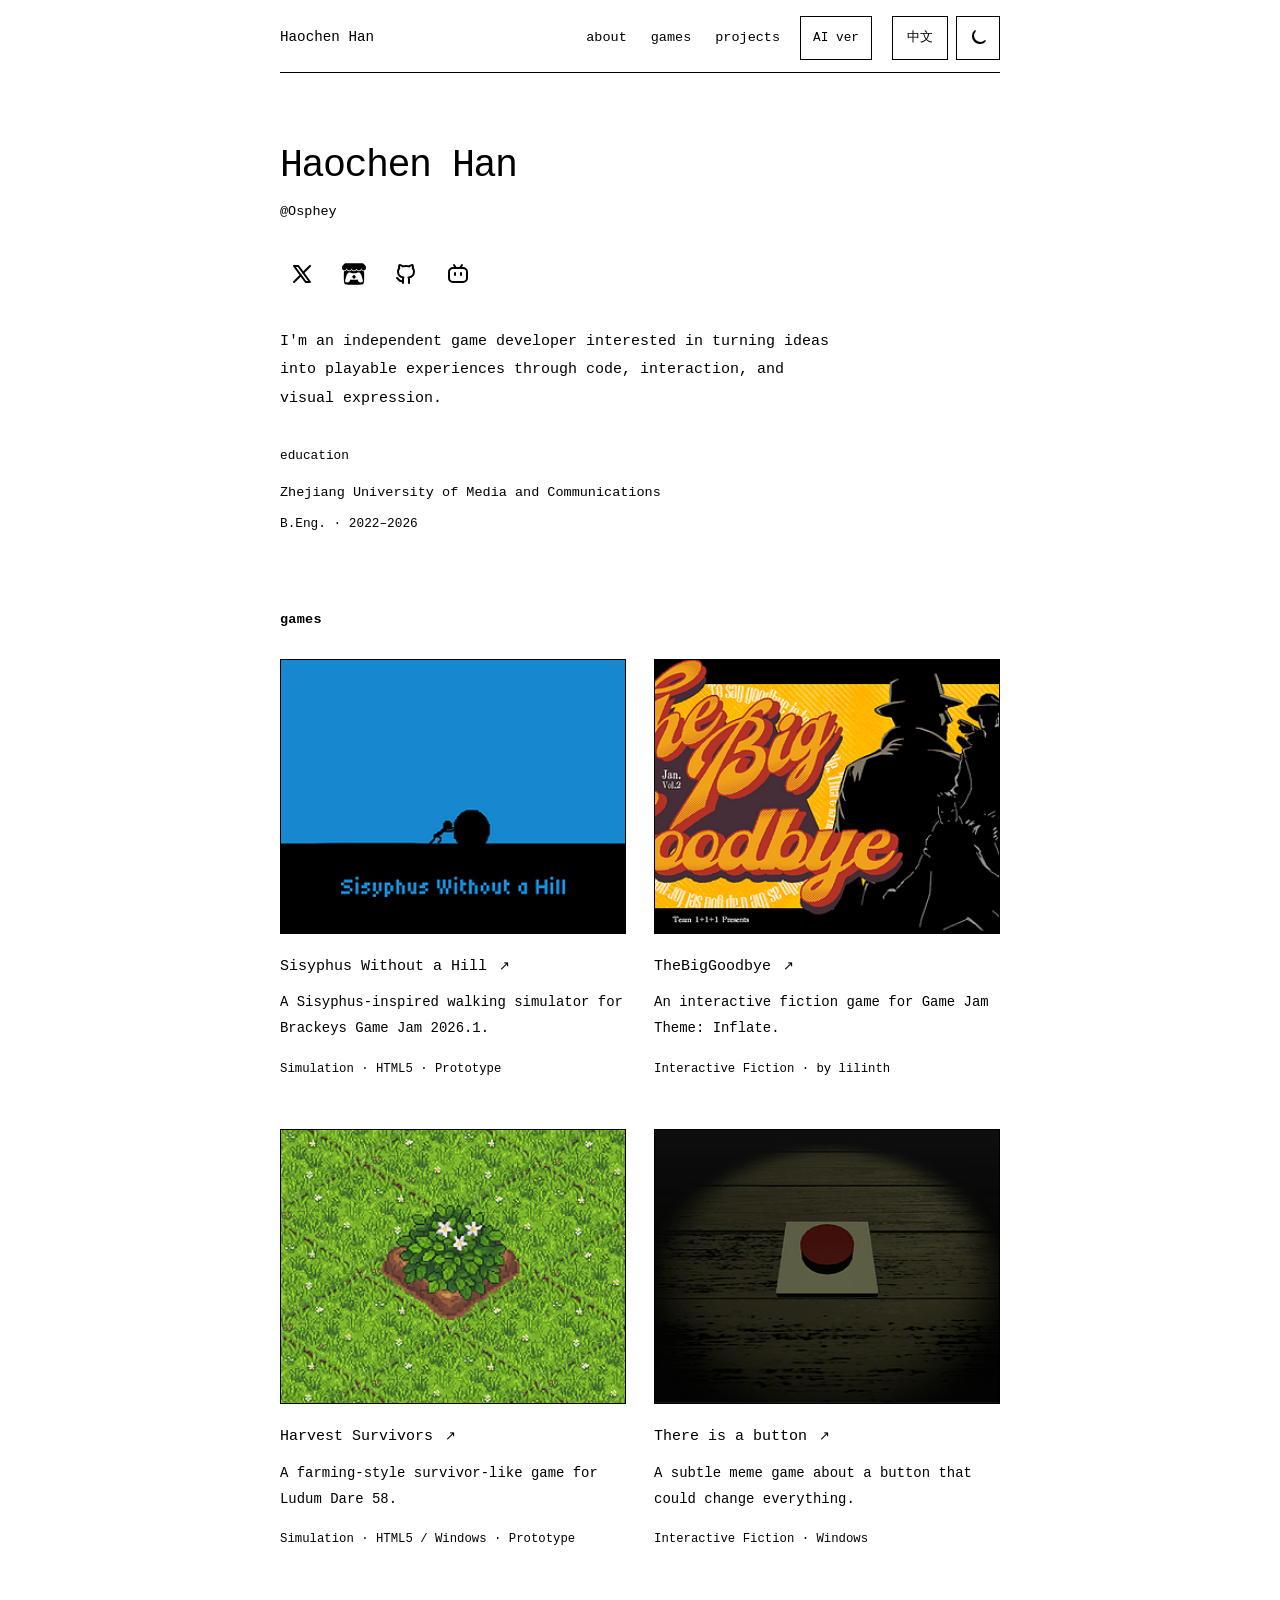
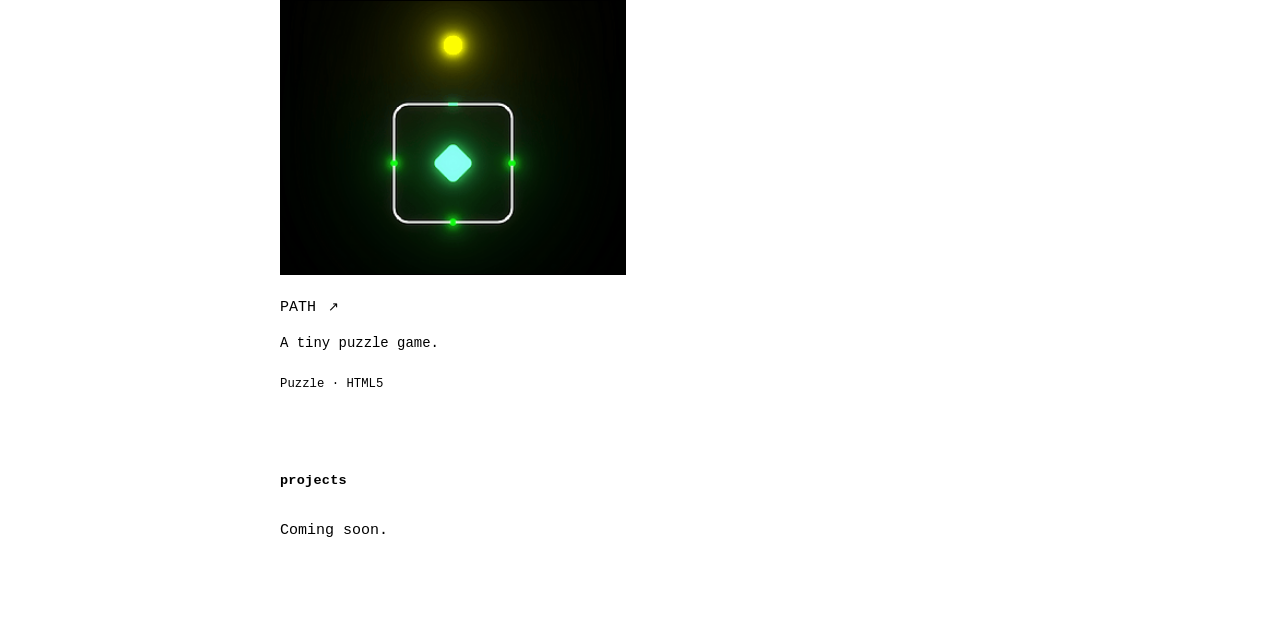
==== commit 305a0249: "Add AI profile version toggle and placeholders" ====
--- a/index.html
+++ b/index.html
@@ -4,13 +4,14 @@
   <meta charset="UTF-8">
   <meta name="viewport" content="width=device-width, initial-scale=1">
   <meta name="color-scheme" content="light dark">
-  <meta name="description" content="Haochen Han — independent game developer." data-zh-content="韩昊辰 Osphey — 独立游戏开发者。">
+  <meta name="description" content="Haochen Han — independent game developer." data-zh-content="韩昊辰 Osphey — 独立游戏开发者。" data-ai-content="Haochen Han · Osphey — exploring AI and creative tools." data-zh-ai-content="韩昊辰 Osphey — 探索 AI 与创意工具。">
   <title data-zh="韩昊辰 · Osphey">Haochen Han</title>
   <script>
     (() => {
       let saved;
       try { saved = localStorage.getItem('osphey-theme'); } catch {}
       document.documentElement.dataset.theme = saved === 'dark' ? 'dark' : 'light';
+      document.documentElement.dataset.version = new URLSearchParams(location.search).get('view') === 'ai' ? 'ai' : 'games';
     })();
   </script>
   <style>
@@ -52,13 +53,18 @@
       padding: clamp(48px, 5.5vw, 88px) 0 88px;
     }
 
+    :root[data-version="ai"] .game-nav,
+    :root:not([data-version="ai"]) .ai-nav,
+    :root[data-version="ai"] .game-main,
+    :root:not([data-version="ai"]) .ai-main { display: none; }
+
     .site-header {
       padding: 16px 0 12px;
       display: grid;
-      grid-template-columns: 1fr auto auto;
-      grid-template-areas: "name navigation actions";
+      grid-template-columns: 1fr auto auto auto;
+      grid-template-areas: "name navigation version actions";
       align-items: center;
-      gap: 4px 32px;
+      gap: 4px 20px;
       position: sticky;
       top: 0;
       z-index: 10;
@@ -97,6 +103,7 @@
       gap: 8px;
     }
 
+    .version-toggle,
     .language-toggle,
     .theme-toggle {
       display: inline-flex;
@@ -115,11 +122,14 @@
       cursor: pointer;
     }
 
+    .version-toggle { grid-area: version; white-space: nowrap; }
     .theme-toggle { width: 44px; min-width: 44px; padding: 0; }
     .theme-toggle svg { display: block; width: 20px; height: 20px; fill: none; stroke: currentColor; stroke-width: 1.8; stroke-linecap: round; stroke-linejoin: round; }
     .theme-toggle svg[hidden],
+    .version-toggle[hidden],
     .language-toggle[hidden],
     .theme-toggle[hidden] { display: none; }
+    .version-toggle:hover,
     .language-toggle:hover,
     .theme-toggle:hover { color: var(--background); background: var(--foreground); }
 
@@ -354,14 +364,28 @@
       line-height: 1.5;
     }
 
+    .ai-project-list {
+      display: grid;
+      gap: 36px;
+      margin: 0;
+      padding: 0;
+      list-style: none;
+    }
+
+    .ai-project-list h3 { margin: 0 0 8px; font-size: 1rem; font-weight: 500; }
+    .ai-project-list p { margin: 0; line-height: 1.85; }
+    .ai-project-status { display: block; margin-bottom: 8px; font-size: .82rem; }
+
     @media (max-width: 640px) {
       .site-header {
-        grid-template-columns: 1fr auto;
-        grid-template-areas: "name actions" "navigation navigation";
+        grid-template-columns: minmax(0, 1fr) auto;
+        grid-template-areas: "name actions" "navigation version";
+        gap: 4px 8px;
         padding-top: 12px;
         padding-bottom: 8px;
       }
-      .site-nav { justify-self: start; }
+      .site-nav { justify-self: start; gap: clamp(12px, 3.5vw, 24px); }
+      .version-toggle { justify-self: end; }
       main { padding-top: 40px; padding-bottom: 64px; }
       section { scroll-margin-top: 128px; }
       .section { margin-top: 56px; }
@@ -372,11 +396,17 @@
 <body>
   <header class="site-header">
     <a class="site-name" href="#about" data-zh="韩昊辰">Haochen Han</a>
-    <nav class="site-nav" aria-label="Main navigation" data-zh-label="主导航">
+    <nav class="site-nav game-nav" aria-label="Main navigation" data-zh-label="主导航">
       <a href="#about" data-zh="关于">about</a>
       <a href="#games" data-zh="游戏">games</a>
       <a href="#projects" data-zh="项目">projects</a>
     </nav>
+    <nav class="site-nav ai-nav" aria-label="AI navigation" data-zh-label="AI 导航">
+      <a href="#ai-about" data-zh="关于">about</a>
+      <a href="#ai-projects" data-zh="项目">projects</a>
+      <a href="#ai-notes" data-zh="笔记">notes</a>
+    </nav>
+    <button class="version-toggle" type="button" aria-label="Switch to AI version" title="Switch to AI version" hidden>AI ver</button>
     <div class="header-actions">
       <button class="language-toggle" type="button" aria-label="Switch to Chinese" lang="zh-CN" hidden>中文</button>
       <button class="theme-toggle" type="button" aria-label="Switch to dark mode" title="Switch to dark mode" aria-pressed="false" hidden>
@@ -385,7 +415,7 @@
       </button>
     </div>
   </header>
-  <main>
+  <main class="game-main">
     <section id="about" class="about">
       <div class="identity">
         <h1 data-zh="韩昊辰">Haochen Han</h1>
@@ -485,9 +515,61 @@
       <p data-zh="敬请期待。">Coming soon.</p>
     </section>
   </main>
+  <main class="ai-main">
+    <section id="ai-about" class="about">
+      <div class="identity">
+        <h1 data-zh="韩昊辰">Haochen Han</h1>
+        <p class="handle" data-zh="@Osphey · AI 版">@Osphey · AI ver</p>
+        <nav class="links" aria-label="Profile links" data-zh-label="个人链接">
+          <a class="link" href="https://x.com/Ospheyy" target="_blank" rel="noopener noreferrer" aria-label="X" title="X">
+            <svg width="24" height="24" viewBox="0 0 24 24" aria-hidden="true" focusable="false">
+              <path d="M4 4l11.733 16h4.267L8.267 4z" />
+              <path d="M4 20l6.768-6.768m2.46-2.46L20 4" />
+            </svg>
+          </a>
+          <a class="link" href="https://github.com/osphey" target="_blank" rel="noopener noreferrer" aria-label="GitHub" title="GitHub">
+            <svg width="24" height="24" viewBox="0 0 24 24" aria-hidden="true" focusable="false">
+              <path d="M9 19c-4.3 1.4 -4.3 -2.5 -6 -3m12 5v-3.5c0 -1 .1 -1.4 -.5 -2c2.8 -.3 5.5 -1.4 5.5 -6a4.6 4.6 0 0 0 -1.3 -3.2a4.2 4.2 0 0 0 -.1 -3.2s-1.1 -.3 -3.5 1.3a12.3 12.3 0 0 0 -6.2 0c-2.4 -1.6 -3.5 -1.3 -3.5 -1.3a4.2 4.2 0 0 0 -.1 3.2a4.6 4.6 0 0 0 -1.3 3.2c0 4.6 2.7 5.7 5.5 6c-.6 .6 -.6 1.2 -.5 2v3.5" />
+            </svg>
+          </a>
+        </nav>
+      </div>
+      <p class="intro" data-zh="我正在探索 AI 如何让创作更有趣、工具更好用。这里会慢慢收集相关的实验、项目和笔记。">I'm exploring how AI can make creative work more playful and useful. This page will gradually collect experiments, projects, and notes from that exploration.</p>
+      <div class="education">
+        <h2 data-zh="关注方向">areas of interest</h2>
+        <p data-zh="创意工具 · 互动体验 · 轻量工作流">Creative tools · interactive experiences · lightweight workflows</p>
+      </div>
+    </section>
+    <section id="ai-projects" class="section">
+      <h2 data-zh="项目">projects</h2>
+      <ul class="ai-project-list">
+        <li>
+          <span class="ai-project-status" data-zh="01 · 即将更新">01 · coming soon</span>
+          <h3 data-zh="创意工具">Creative tools</h3>
+          <p data-zh="为未来的 AI 辅助创作工具和小型实用程序预留的位置。">A space for future AI-assisted creative tools and small utilities.</p>
+        </li>
+        <li>
+          <span class="ai-project-status" data-zh="02 · 即将更新">02 · coming soon</span>
+          <h3 data-zh="互动实验">Interactive experiments</h3>
+          <p data-zh="为未来结合 AI 与可玩交互的原型预留的位置。">A space for future prototypes that bring AI into playful interactions.</p>
+        </li>
+      </ul>
+    </section>
+    <section id="ai-notes" class="section">
+      <h2 data-zh="笔记">notes</h2>
+      <p data-zh="以后会在这里记录制作过程中的想法、发现和有用的链接。">Ideas, discoveries, and useful links from the making process will appear here.</p>
+    </section>
+  </main>
   <script>
     (() => {
       const toggle = document.querySelector('.language-toggle');
+      const versionToggle = document.querySelector('.version-toggle');
+      const siteName = document.querySelector('.site-name');
+      const description = document.querySelector('meta[name="description"]');
+      const descriptions = {
+        games: { en: description.getAttribute('content'), zh: description.dataset.zhContent },
+        ai: { en: description.dataset.aiContent, zh: description.dataset.zhAiContent }
+      };
       const themeToggle = document.querySelector('.theme-toggle');
       const moonIcon = themeToggle.querySelector('.moon-icon');
       const sunIcon = themeToggle.querySelector('.sun-icon');
@@ -513,6 +595,28 @@
 
       let language = 'en';
       let theme = document.documentElement.dataset.theme;
+      let version = document.documentElement.dataset.version;
+
+      function updateVersionToggle() {
+        const toAi = version !== 'ai';
+        versionToggle.textContent = language === 'zh'
+          ? (toAi ? 'AI 版' : '游戏版')
+          : (toAi ? 'AI ver' : 'games');
+        const label = language === 'zh'
+          ? (toAi ? '切换至 AI 版' : '切换至游戏版')
+          : (toAi ? 'Switch to AI version' : 'Switch to games version');
+        versionToggle.setAttribute('aria-label', label);
+        versionToggle.title = label;
+        document.title = (language === 'zh' ? '韩昊辰 · Osphey' : 'Haochen Han') + (toAi ? '' : ' · AI');
+        description.setAttribute('content', descriptions[version][language]);
+      }
+
+      function setVersion(next) {
+        version = next === 'ai' ? 'ai' : 'games';
+        document.documentElement.dataset.version = version;
+        siteName.setAttribute('href', version === 'ai' ? '#ai-about' : '#about');
+        updateVersionToggle();
+      }
 
       function updateThemeToggle() {
         const label = language === 'zh'
@@ -540,6 +644,7 @@
         toggle.lang = language === 'zh' ? 'en' : 'zh-CN';
         toggle.setAttribute('aria-label', language === 'zh' ? '切换至英文' : 'Switch to Chinese');
         updateThemeToggle();
+        updateVersionToggle();
       }
 
       // Storage may be unavailable in private browsing; switching still works.
@@ -549,8 +654,10 @@
 
       setLanguage(language);
       setTheme(theme);
+      setVersion(version);
       toggle.hidden = false;
       themeToggle.hidden = false;
+      versionToggle.hidden = false;
       toggle.addEventListener('click', () => {
         setLanguage(language === 'en' ? 'zh' : 'en');
         try { localStorage.setItem(storageKey, language); } catch {}
@@ -559,6 +666,18 @@
         setTheme(theme === 'light' ? 'dark' : 'light');
         try { localStorage.setItem(themeStorageKey, theme); } catch {}
       });
+      versionToggle.addEventListener('click', () => {
+        setVersion(version === 'ai' ? 'games' : 'ai');
+        const url = new URL(location.href);
+        if (version === 'ai') url.searchParams.set('view', 'ai');
+        else url.searchParams.delete('view');
+        url.hash = '';
+        history.pushState(null, '', url);
+        window.scrollTo(0, 0);
+      });
+      window.addEventListener('popstate', () => {
+        setVersion(new URLSearchParams(location.search).get('view') === 'ai' ? 'ai' : 'games');
+      });
     })();
   </script>
 </body>
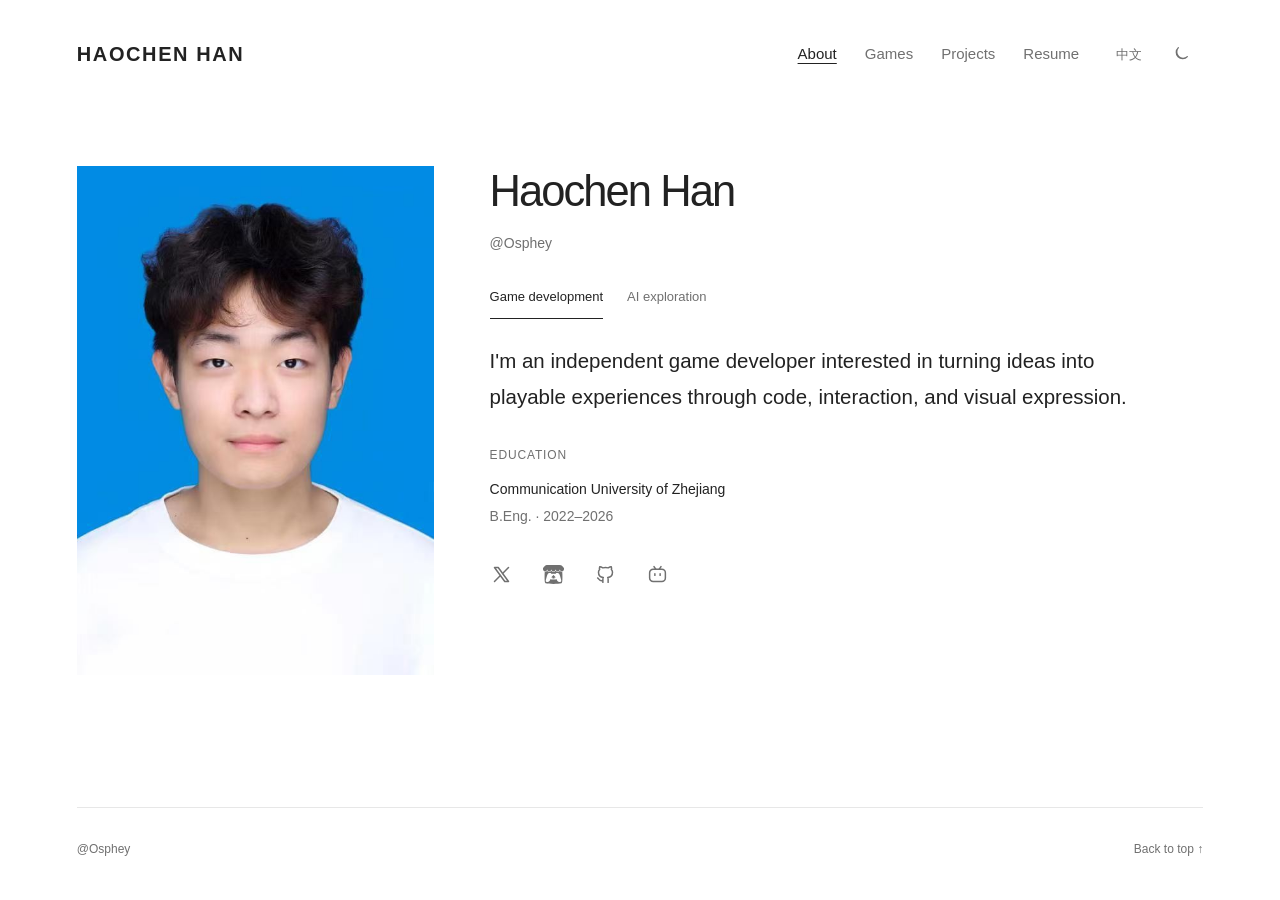
==== commit 409d31ba: "Build static portfolio pages with portrait and resume navigation" ====
--- a/index.html
+++ b/index.html
@@ -1,412 +1,23 @@
 <!doctype html>
-<html lang="en">
+<html lang="en" data-page="about">
 <head>
   <meta charset="UTF-8">
   <meta name="viewport" content="width=device-width, initial-scale=1">
   <meta name="color-scheme" content="light dark">
   <meta name="description" content="Haochen Han — independent game developer." data-zh-content="韩昊辰 Osphey — 独立游戏开发者。" data-ai-content="Haochen Han · Osphey — exploring AI and creative tools." data-zh-ai-content="韩昊辰 Osphey — 探索 AI 与创意工具。">
   <title data-zh="韩昊辰 · Osphey">Haochen Han</title>
-  <script>
-    (() => {
-      let saved;
-      try { saved = localStorage.getItem('osphey-theme'); } catch {}
-      document.documentElement.dataset.theme = saved === 'dark' ? 'dark' : 'light';
-      document.documentElement.dataset.version = new URLSearchParams(location.search).get('view') === 'ai' ? 'ai' : 'games';
-    })();
-  </script>
-  <style>
-    :root {
-      color-scheme: light;
-      font-family: ui-monospace, SFMono-Regular, Menlo, Monaco, Consolas, "Liberation Mono", "PingFang SC", "Microsoft YaHei", monospace;
-      font-size: 15px;
-      line-height: 1.65;
-      --background: #fff;
-      --foreground: #000;
-      background: var(--background);
-      color: var(--foreground);
-      --content-width: 720px;
-      --page-gutter: clamp(24px, 5vw, 48px);
-    }
-
-    :root[data-theme="dark"] {
-      color-scheme: dark;
-      --background: #101010;
-      --foreground: #f4f4f4;
-    }
-
-    * { box-sizing: border-box; }
-
-    body {
-      min-height: 100vh;
-      margin: 0;
-      overflow-wrap: anywhere;
-      background: var(--background);
-    }
-
-    main,
-    .site-header {
-      width: min(var(--content-width), calc(100% - 2 * var(--page-gutter)));
-      margin-inline: auto;
-    }
-
-    main {
-      padding: clamp(48px, 5.5vw, 88px) 0 88px;
-    }
-
-    :root[data-version="ai"] .game-nav,
-    :root:not([data-version="ai"]) .ai-nav,
-    :root[data-version="ai"] .game-main,
-    :root:not([data-version="ai"]) .ai-main { display: none; }
-
-    .site-header {
-      padding: 16px 0 12px;
-      display: grid;
-      grid-template-columns: 1fr auto auto auto;
-      grid-template-areas: "name navigation version actions";
-      align-items: center;
-      gap: 4px 20px;
-      position: sticky;
-      top: 0;
-      z-index: 10;
-      background: var(--background);
-      border-bottom: 1px solid var(--foreground);
-    }
-
-    .site-name,
-    .site-nav a {
-      color: var(--foreground);
-      text-decoration: none;
-      text-decoration-thickness: 1px;
-      text-underline-offset: 4px;
-    }
-
-    .site-name { grid-area: name; justify-self: start; font-size: .95rem; white-space: nowrap; }
-
-    .site-nav {
-      grid-area: navigation;
-      display: flex;
-      gap: 24px;
-      font-size: .9rem;
-    }
-
-    .site-nav a {
-      display: inline-flex;
-      align-items: center;
-      min-height: 44px;
-      white-space: nowrap;
-    }
-
-    .header-actions {
-      grid-area: actions;
-      display: flex;
-      align-items: center;
-      gap: 8px;
-    }
-
-    .version-toggle,
-    .language-toggle,
-    .theme-toggle {
-      display: inline-flex;
-      align-items: center;
-      justify-content: center;
-      min-width: 56px;
-      min-height: 44px;
-      padding: 0 12px;
-      border: 1px solid var(--foreground);
-      border-radius: 0;
-      color: var(--foreground);
-      background: var(--background);
-      font: inherit;
-      font-size: .85rem;
-      line-height: 1;
-      cursor: pointer;
-    }
-
-    .version-toggle { grid-area: version; white-space: nowrap; }
-    .theme-toggle { width: 44px; min-width: 44px; padding: 0; }
-    .theme-toggle svg { display: block; width: 20px; height: 20px; fill: none; stroke: currentColor; stroke-width: 1.8; stroke-linecap: round; stroke-linejoin: round; }
-    .theme-toggle svg[hidden],
-    .version-toggle[hidden],
-    .language-toggle[hidden],
-    .theme-toggle[hidden] { display: none; }
-    .version-toggle:hover,
-    .language-toggle:hover,
-    .theme-toggle:hover { color: var(--background); background: var(--foreground); }
-
-    .site-name:hover,
-    .site-nav a:hover,
-    .game-title:hover,
-    .site-name:focus-visible,
-    .site-nav a:focus-visible,
-    .game-title:focus-visible {
-      text-decoration-line: underline;
-    }
-
-    a:focus-visible,
-    button:focus-visible {
-      outline: 1px solid var(--foreground);
-      outline-offset: 4px;
-    }
-
-    h1 {
-      margin: 0;
-      font-size: clamp(2rem, 3vw, 2.65rem);
-      line-height: 1.2;
-      font-weight: 400;
-      letter-spacing: -.04em;
-    }
-
-    .about {
-      display: grid;
-      grid-template-columns: minmax(0, 1fr);
-      grid-template-areas: "identity" "introduction" "education";
-      gap: 32px;
-      align-items: start;
-    }
-
-    .identity { grid-area: identity; min-width: 0; }
-
-    .handle {
-      margin: 12px 0 0;
-      font-size: .9rem;
-    }
-
-    .education {
-      grid-area: education;
-      margin: 0;
-      font-size: .9rem;
-    }
-
-    .education h2 {
-      margin: 0 0 16px;
-      font-size: .85rem;
-      line-height: 1.65;
-      font-weight: 400;
-    }
-
-    .education p { margin: 0; }
-
-    .education-school,
-    .education-details { display: block; }
-
-    .education-details { margin-top: 8px; font-size: .85rem; }
-
-    .links {
-      display: flex;
-      align-items: center;
-      gap: 8px;
-      margin: 28px 0 0;
-    }
-
-    .link {
-      display: inline-flex;
-      align-items: center;
-      justify-content: center;
-      flex: 0 0 44px;
-      width: 44px;
-      height: 44px;
-      position: relative;
-      color: var(--foreground);
-      text-decoration: none;
-      transition: color 130ms ease;
-    }
-
-    .link::before {
-      content: "";
-      position: absolute;
-      inset: 0;
-      border-radius: 50%;
-      background: var(--foreground);
-      transform: scale(0);
-      transition: transform 220ms ease-out;
-      pointer-events: none;
-    }
-
-    .link:hover,
-    .link:focus-visible {
-      color: var(--background);
-      transition-delay: 50ms;
-    }
-
-    .link:hover::before,
-    .link:focus-visible::before {
-      transform: scale(1);
-    }
-
-    .link svg {
-      display: block;
-      width: 24px;
-      height: 24px;
-      position: relative;
-      fill: none;
-      stroke: currentColor;
-      stroke-width: 2;
-      stroke-linecap: round;
-      stroke-linejoin: round;
-    }
-
-    @media (prefers-reduced-motion: reduce) {
-      .link,
-      .link::before { transition: none; }
-    }
-
-    /* The official itch.io silhouette uses fill; applying the outline stroke
-       would thicken the awning and close the controller's small cutouts. */
-    .link .icon-itch {
-      width: 24px;
-      height: 24px;
-      fill: currentColor;
-      stroke: none;
-    }
-
-    .intro {
-      grid-area: introduction;
-      margin: 0;
-      max-width: 62ch;
-      line-height: 1.9;
-    }
-
-    :lang(zh-CN) h1 { letter-spacing: .04em; }
-    :lang(zh-CN) .intro,
-    :lang(zh-CN) .game-description { line-height: 2.05; }
-
-    section { scroll-margin-top: 104px; }
-
-    .section {
-      margin-top: clamp(64px, 6vw, 96px);
-    }
-
-    .section h2 {
-      margin: 0 0 28px;
-      font-size: .9rem;
-      line-height: 1.5;
-      font-weight: 600;
-      letter-spacing: .02em;
-    }
-
-    .section > p { margin: 0; }
-
-    .game-list {
-      display: grid;
-      grid-template-columns: repeat(auto-fit, minmax(min(100%, 19rem), 1fr));
-      gap: clamp(48px, 4vw, 72px) clamp(28px, 2.2vw, 48px);
-      margin: 0;
-      padding: 0;
-      list-style: none;
-    }
-
-    .game {
-      display: flex;
-      min-width: 0;
-      flex-direction: column;
-      gap: 20px;
-    }
-
-    .game-image {
-      display: block;
-      overflow: hidden;
-      border: 1px solid var(--foreground);
-      line-height: 0;
-    }
-
-    .game-image img {
-      display: block;
-      width: 100%;
-      height: auto;
-      aspect-ratio: 315 / 250;
-      object-fit: cover;
-      transition: opacity 140ms ease;
-    }
-
-    .game-image:hover img,
-    .game-image:focus-visible img { opacity: .78; }
-
-    .game-copy {
-      display: flex;
-      flex: 1;
-      flex-direction: column;
-      align-items: flex-start;
-      min-width: 0;
-    }
-
-    .game h3 {
-      margin: 0;
-      font-size: 1rem;
-      line-height: 1.5;
-      font-weight: 500;
-    }
-
-    .game-title {
-      display: inline-block;
-      padding-block: 2px;
-      color: var(--foreground);
-      text-decoration: none;
-      text-decoration-thickness: 1px;
-      text-underline-offset: 4px;
-    }
-
-    .external-mark {
-      display: inline-block;
-      margin-left: .25em;
-      font-size: .85em;
-    }
-
-    .game-description {
-      margin: 10px 0 18px;
-      font-size: .93rem;
-      line-height: 1.85;
-    }
-
-    .game-meta {
-      display: block;
-      margin-top: auto;
-      font-size: .82rem;
-      line-height: 1.5;
-    }
-
-    .ai-project-list {
-      display: grid;
-      gap: 36px;
-      margin: 0;
-      padding: 0;
-      list-style: none;
-    }
-
-    .ai-project-list h3 { margin: 0 0 8px; font-size: 1rem; font-weight: 500; }
-    .ai-project-list p { margin: 0; line-height: 1.85; }
-    .ai-project-status { display: block; margin-bottom: 8px; font-size: .82rem; }
-
-    @media (max-width: 640px) {
-      .site-header {
-        grid-template-columns: minmax(0, 1fr) auto;
-        grid-template-areas: "name actions" "navigation version";
-        gap: 4px 8px;
-        padding-top: 12px;
-        padding-bottom: 8px;
-      }
-      .site-nav { justify-self: start; gap: clamp(12px, 3.5vw, 24px); }
-      .version-toggle { justify-self: end; }
-      main { padding-top: 40px; padding-bottom: 64px; }
-      section { scroll-margin-top: 128px; }
-      .section { margin-top: 56px; }
-      .game-list { row-gap: 44px; }
-    }
-  </style>
+  <script src="assets/site.js"></script>
+  <link rel="stylesheet" href="assets/site.css">
 </head>
-<body>
+<body id="top">
   <header class="site-header">
-    <a class="site-name" href="#about" data-zh="韩昊辰">Haochen Han</a>
-    <nav class="site-nav game-nav" aria-label="Main navigation" data-zh-label="主导航">
-      <a href="#about" data-zh="关于">about</a>
-      <a href="#games" data-zh="游戏">games</a>
-      <a href="#projects" data-zh="项目">projects</a>
+    <a class="site-name" href="index.html" data-site-link data-zh="韩昊辰">Haochen Han</a>
+    <nav class="site-nav" aria-label="Main navigation" data-zh-label="主导航">
+      <a href="index.html" data-site-link data-zh="关于" aria-current="page">About</a>
+      <a href="games.html" data-site-link data-zh="游戏">Games</a>
+      <a href="projects.html" data-site-link data-zh="项目">Projects</a>
+      <a href="resume.html" data-site-link data-zh="简历">Resume</a>
     </nav>
-    <nav class="site-nav ai-nav" aria-label="AI navigation" data-zh-label="AI 导航">
-      <a href="#ai-about" data-zh="关于">about</a>
-      <a href="#ai-projects" data-zh="项目">projects</a>
-      <a href="#ai-notes" data-zh="笔记">notes</a>
-    </nav>
-    <button class="version-toggle" type="button" aria-label="Switch to AI version" title="Switch to AI version" hidden>AI ver</button>
     <div class="header-actions">
       <button class="language-toggle" type="button" aria-label="Switch to Chinese" lang="zh-CN" hidden>中文</button>
       <button class="theme-toggle" type="button" aria-label="Switch to dark mode" title="Switch to dark mode" aria-pressed="false" hidden>
@@ -415,11 +26,35 @@
       </button>
     </div>
   </header>
-  <main class="game-main">
-    <section id="about" class="about">
-      <div class="identity">
+  <main class="about-page">
+    <section class="about" aria-label="About Haochen Han" data-zh-label="关于韩昊辰">
+      <figure class="portrait">
+        <img src="assets/portrait.jpg" width="560" height="800" alt="Portrait of Haochen Han" data-zh-alt="韩昊辰的照片" decoding="async" fetchpriority="high">
+      </figure>
+      <div class="profile">
         <h1 data-zh="韩昊辰">Haochen Han</h1>
         <p class="handle">@Osphey</p>
+        <div class="profile-switcher" role="group" aria-label="Profile focus" data-zh-label="个人方向" hidden>
+          <button type="button" data-profile-option="games" data-zh="游戏开发" aria-pressed="true">Game development</button>
+          <button type="button" data-profile-option="ai" data-zh="AI 探索" aria-pressed="false">AI exploration</button>
+        </div>
+        <div class="profile-copy" data-profile="games">
+          <p class="intro" data-zh="我是一名独立游戏开发者，喜欢用代码、交互和视觉表达，把想法变成可以亲手体验的游戏。">I'm an independent game developer interested in turning ideas into playable experiences through code, interaction, and visual expression.</p>
+          <div class="education">
+            <h2 data-zh="学业经历">education</h2>
+            <p>
+              <span class="education-school" data-zh="浙江传媒学院">Communication University of Zhejiang</span>
+              <span class="education-details" data-zh="工学学士 · 2022–2026">B.Eng. · 2022–2026</span>
+            </p>
+          </div>
+        </div>
+        <div class="profile-copy" data-profile="ai">
+          <p class="intro" data-zh="我正在探索 AI 如何让创作更有趣、工具更好用。这里会慢慢收集相关的实验、项目和笔记。">I'm exploring how AI can make creative work more playful and useful. This page will gradually collect experiments, projects, and notes from that exploration.</p>
+          <div class="education">
+            <h2 data-zh="关注方向">areas of interest</h2>
+            <p data-zh="创意工具 · 互动体验 · 轻量工作流">Creative tools · interactive experiences · lightweight workflows</p>
+          </div>
+        </div>
         <nav class="links" aria-label="Social links" data-zh-label="社交平台">
           <a class="link" href="https://x.com/Ospheyy" target="_blank" rel="noopener noreferrer" aria-label="X" title="X">
             <svg width="24" height="24" viewBox="0 0 24 24" aria-hidden="true" focusable="false">
@@ -446,239 +81,11 @@
           </a>
         </nav>
       </div>
-      <p class="intro" data-zh="我是一名独立游戏开发者，喜欢用代码、交互和视觉表达，把想法变成可以亲手体验的游戏。">I'm an independent game developer interested in turning ideas into playable experiences through code, interaction, and visual expression.</p>
-      <div class="education">
-        <h2 data-zh="学业经历">education</h2>
-        <p>
-          <span class="education-school" data-zh="浙江传媒学院">Zhejiang University of Media and Communications</span>
-          <span class="education-details" data-zh="工学学士 · 2022–2026">B.Eng. · 2022–2026</span>
-        </p>
-      </div>
-    </section>
-    <section id="games" class="section">
-      <h2 data-zh="游戏">games</h2>
-      <ul class="game-list">
-        <li class="game">
-          <a class="game-image" href="https://osphey.itch.io/sisyphus-without-a-hill" target="_blank" rel="noopener noreferrer" aria-label="Open Sisyphus Without a Hill on itch.io" data-zh-label="在 itch.io 打开 Sisyphus Without a Hill">
-            <img src="assets/games/sisyphus-without-a-hill.png" width="315" height="250" loading="lazy" decoding="async" alt="">
-          </a>
-          <div class="game-copy">
-            <h3><a class="game-title" href="https://osphey.itch.io/sisyphus-without-a-hill" target="_blank" rel="noopener noreferrer">Sisyphus Without a Hill&nbsp;<span class="external-mark" aria-hidden="true">↗</span></a></h3>
-            <p class="game-description" data-zh="以西西弗斯为灵感的步行模拟游戏，为 Brackeys Game Jam 2026.1 创作。">A Sisyphus-inspired walking simulator for Brackeys Game Jam 2026.1.</p>
-            <span class="game-meta" data-zh="模拟 · 网页端 · 原型">Simulation · HTML5 · Prototype</span>
-          </div>
-        </li>
-        <li class="game">
-          <a class="game-image" href="https://lilinth.itch.io/thebiggoodbye" target="_blank" rel="noopener noreferrer" aria-label="Open TheBigGoodbye on itch.io" data-zh-label="在 itch.io 打开 TheBigGoodbye">
-            <img src="assets/games/thebiggoodbye.png" width="315" height="250" loading="lazy" decoding="async" alt="">
-          </a>
-          <div class="game-copy">
-            <h3><a class="game-title" href="https://lilinth.itch.io/thebiggoodbye" target="_blank" rel="noopener noreferrer">TheBigGoodbye&nbsp;<span class="external-mark" aria-hidden="true">↗</span></a></h3>
-            <p class="game-description" data-zh="为「膨胀（Inflate）」主题 Game Jam 创作的互动叙事游戏。">An interactive fiction game for Game Jam Theme: Inflate.</p>
-            <span class="game-meta" data-zh="互动叙事 · 作者：lilinth">Interactive Fiction · by lilinth</span>
-          </div>
-        </li>
-        <li class="game">
-          <a class="game-image" href="https://osphey.itch.io/harvest-survivors" target="_blank" rel="noopener noreferrer" aria-label="Open Harvest Survivors on itch.io" data-zh-label="在 itch.io 打开 Harvest Survivors">
-            <img src="assets/games/harvest-survivors.png" width="315" height="250" loading="lazy" decoding="async" alt="">
-          </a>
-          <div class="game-copy">
-            <h3><a class="game-title" href="https://osphey.itch.io/harvest-survivors" target="_blank" rel="noopener noreferrer">Harvest Survivors&nbsp;<span class="external-mark" aria-hidden="true">↗</span></a></h3>
-            <p class="game-description" data-zh="结合农场元素的类幸存者游戏，为 Ludum Dare 58 创作。">A farming-style survivor-like game for Ludum Dare 58.</p>
-            <span class="game-meta" data-zh="模拟 · 网页端 / Windows · 原型">Simulation · HTML5 / Windows · Prototype</span>
-          </div>
-        </li>
-        <li class="game">
-          <a class="game-image" href="https://osphey.itch.io/there-is-a-button" target="_blank" rel="noopener noreferrer" aria-label="Open There is a button on itch.io" data-zh-label="在 itch.io 打开 There is a button">
-            <img src="assets/games/there-is-a-button.png" width="315" height="250" loading="lazy" decoding="async" alt="">
-          </a>
-          <div class="game-copy">
-            <h3><a class="game-title" href="https://osphey.itch.io/there-is-a-button" target="_blank" rel="noopener noreferrer">There is a button&nbsp;<span class="external-mark" aria-hidden="true">↗</span></a></h3>
-            <p class="game-description" data-zh="一个带点玩梗意味的小游戏，围绕一颗可能改变一切的按钮展开。">A subtle meme game about a button that could change everything.</p>
-            <span class="game-meta" data-zh="互动叙事 · Windows">Interactive Fiction · Windows</span>
-          </div>
-        </li>
-        <li class="game">
-          <a class="game-image" href="https://osphey.itch.io/path" target="_blank" rel="noopener noreferrer" aria-label="Open PATH on itch.io" data-zh-label="在 itch.io 打开 PATH">
-            <img src="assets/games/path.png" width="315" height="250" loading="lazy" decoding="async" alt="">
-          </a>
-          <div class="game-copy">
-            <h3><a class="game-title" href="https://osphey.itch.io/path" target="_blank" rel="noopener noreferrer">PATH&nbsp;<span class="external-mark" aria-hidden="true">↗</span></a></h3>
-            <p class="game-description" data-zh="一个小巧的解谜游戏。">A tiny puzzle game.</p>
-            <span class="game-meta" data-zh="解谜 · 网页端">Puzzle · HTML5</span>
-          </div>
-        </li>
-      </ul>
-    </section>
-    <section id="projects" class="section">
-      <h2 data-zh="项目">projects</h2>
-      <p data-zh="敬请期待。">Coming soon.</p>
     </section>
   </main>
-  <main class="ai-main">
-    <section id="ai-about" class="about">
-      <div class="identity">
-        <h1 data-zh="韩昊辰">Haochen Han</h1>
-        <p class="handle" data-zh="@Osphey · AI 版">@Osphey · AI ver</p>
-        <nav class="links" aria-label="Profile links" data-zh-label="个人链接">
-          <a class="link" href="https://x.com/Ospheyy" target="_blank" rel="noopener noreferrer" aria-label="X" title="X">
-            <svg width="24" height="24" viewBox="0 0 24 24" aria-hidden="true" focusable="false">
-              <path d="M4 4l11.733 16h4.267L8.267 4z" />
-              <path d="M4 20l6.768-6.768m2.46-2.46L20 4" />
-            </svg>
-          </a>
-          <a class="link" href="https://github.com/osphey" target="_blank" rel="noopener noreferrer" aria-label="GitHub" title="GitHub">
-            <svg width="24" height="24" viewBox="0 0 24 24" aria-hidden="true" focusable="false">
-              <path d="M9 19c-4.3 1.4 -4.3 -2.5 -6 -3m12 5v-3.5c0 -1 .1 -1.4 -.5 -2c2.8 -.3 5.5 -1.4 5.5 -6a4.6 4.6 0 0 0 -1.3 -3.2a4.2 4.2 0 0 0 -.1 -3.2s-1.1 -.3 -3.5 1.3a12.3 12.3 0 0 0 -6.2 0c-2.4 -1.6 -3.5 -1.3 -3.5 -1.3a4.2 4.2 0 0 0 -.1 3.2a4.6 4.6 0 0 0 -1.3 3.2c0 4.6 2.7 5.7 5.5 6c-.6 .6 -.6 1.2 -.5 2v3.5" />
-            </svg>
-          </a>
-        </nav>
-      </div>
-      <p class="intro" data-zh="我正在探索 AI 如何让创作更有趣、工具更好用。这里会慢慢收集相关的实验、项目和笔记。">I'm exploring how AI can make creative work more playful and useful. This page will gradually collect experiments, projects, and notes from that exploration.</p>
-      <div class="education">
-        <h2 data-zh="关注方向">areas of interest</h2>
-        <p data-zh="创意工具 · 互动体验 · 轻量工作流">Creative tools · interactive experiences · lightweight workflows</p>
-      </div>
-    </section>
-    <section id="ai-projects" class="section">
-      <h2 data-zh="项目">projects</h2>
-      <ul class="ai-project-list">
-        <li>
-          <span class="ai-project-status" data-zh="01 · 即将更新">01 · coming soon</span>
-          <h3 data-zh="创意工具">Creative tools</h3>
-          <p data-zh="为未来的 AI 辅助创作工具和小型实用程序预留的位置。">A space for future AI-assisted creative tools and small utilities.</p>
-        </li>
-        <li>
-          <span class="ai-project-status" data-zh="02 · 即将更新">02 · coming soon</span>
-          <h3 data-zh="互动实验">Interactive experiments</h3>
-          <p data-zh="为未来结合 AI 与可玩交互的原型预留的位置。">A space for future prototypes that bring AI into playful interactions.</p>
-        </li>
-      </ul>
-    </section>
-    <section id="ai-notes" class="section">
-      <h2 data-zh="笔记">notes</h2>
-      <p data-zh="以后会在这里记录制作过程中的想法、发现和有用的链接。">Ideas, discoveries, and useful links from the making process will appear here.</p>
-    </section>
-  </main>
-  <script>
-    (() => {
-      const toggle = document.querySelector('.language-toggle');
-      const versionToggle = document.querySelector('.version-toggle');
-      const siteName = document.querySelector('.site-name');
-      const description = document.querySelector('meta[name="description"]');
-      const descriptions = {
-        games: { en: description.getAttribute('content'), zh: description.dataset.zhContent },
-        ai: { en: description.dataset.aiContent, zh: description.dataset.zhAiContent }
-      };
-      const themeToggle = document.querySelector('.theme-toggle');
-      const moonIcon = themeToggle.querySelector('.moon-icon');
-      const sunIcon = themeToggle.querySelector('.sun-icon');
-      const storageKey = 'osphey-language';
-      const themeStorageKey = 'osphey-theme';
-      const texts = [...document.querySelectorAll('[data-zh]')].map(element => ({
-        element,
-        en: element.textContent,
-        zh: element.dataset.zh
-      }));
-      const attributes = [
-        ['aria-label', 'data-zh-label'],
-        ['title', 'data-zh-title'],
-        ['content', 'data-zh-content']
-      ].flatMap(([attribute, translation]) =>
-        [...document.querySelectorAll(`[${translation}]`)].map(element => ({
-          element,
-          attribute,
-          en: element.getAttribute(attribute),
-          zh: element.getAttribute(translation)
-        }))
-      );
-
-      let language = 'en';
-      let theme = document.documentElement.dataset.theme;
-      let version = document.documentElement.dataset.version;
-
-      function updateVersionToggle() {
-        const toAi = version !== 'ai';
-        versionToggle.textContent = language === 'zh'
-          ? (toAi ? 'AI 版' : '游戏版')
-          : (toAi ? 'AI ver' : 'games');
-        const label = language === 'zh'
-          ? (toAi ? '切换至 AI 版' : '切换至游戏版')
-          : (toAi ? 'Switch to AI version' : 'Switch to games version');
-        versionToggle.setAttribute('aria-label', label);
-        versionToggle.title = label;
-        document.title = (language === 'zh' ? '韩昊辰 · Osphey' : 'Haochen Han') + (toAi ? '' : ' · AI');
-        description.setAttribute('content', descriptions[version][language]);
-      }
-
-      function setVersion(next) {
-        version = next === 'ai' ? 'ai' : 'games';
-        document.documentElement.dataset.version = version;
-        siteName.setAttribute('href', version === 'ai' ? '#ai-about' : '#about');
-        updateVersionToggle();
-      }
-
-      function updateThemeToggle() {
-        const label = language === 'zh'
-          ? (theme === 'dark' ? '切换至浅色模式' : '切换至深色模式')
-          : (theme === 'dark' ? 'Switch to light mode' : 'Switch to dark mode');
-        themeToggle.setAttribute('aria-label', label);
-        themeToggle.title = label;
-        moonIcon.toggleAttribute('hidden', theme === 'dark');
-        sunIcon.toggleAttribute('hidden', theme !== 'dark');
-      }
-
-      function setTheme(next) {
-        theme = next === 'dark' ? 'dark' : 'light';
-        document.documentElement.dataset.theme = theme;
-        themeToggle.setAttribute('aria-pressed', String(theme === 'dark'));
-        updateThemeToggle();
-      }
-
-      function setLanguage(next) {
-        language = next === 'zh' ? 'zh' : 'en';
-        document.documentElement.lang = language === 'zh' ? 'zh-CN' : 'en';
-        texts.forEach(item => { item.element.textContent = item[language]; });
-        attributes.forEach(item => { item.element.setAttribute(item.attribute, item[language]); });
-        toggle.textContent = language === 'zh' ? 'EN' : '中文';
-        toggle.lang = language === 'zh' ? 'en' : 'zh-CN';
-        toggle.setAttribute('aria-label', language === 'zh' ? '切换至英文' : 'Switch to Chinese');
-        updateThemeToggle();
-        updateVersionToggle();
-      }
-
-      // Storage may be unavailable in private browsing; switching still works.
-      try {
-        language = localStorage.getItem(storageKey) === 'zh' ? 'zh' : 'en';
-      } catch {}
-
-      setLanguage(language);
-      setTheme(theme);
-      setVersion(version);
-      toggle.hidden = false;
-      themeToggle.hidden = false;
-      versionToggle.hidden = false;
-      toggle.addEventListener('click', () => {
-        setLanguage(language === 'en' ? 'zh' : 'en');
-        try { localStorage.setItem(storageKey, language); } catch {}
-      });
-      themeToggle.addEventListener('click', () => {
-        setTheme(theme === 'light' ? 'dark' : 'light');
-        try { localStorage.setItem(themeStorageKey, theme); } catch {}
-      });
-      versionToggle.addEventListener('click', () => {
-        setVersion(version === 'ai' ? 'games' : 'ai');
-        const url = new URL(location.href);
-        if (version === 'ai') url.searchParams.set('view', 'ai');
-        else url.searchParams.delete('view');
-        url.hash = '';
-        history.pushState(null, '', url);
-        window.scrollTo(0, 0);
-      });
-      window.addEventListener('popstate', () => {
-        setVersion(new URLSearchParams(location.search).get('view') === 'ai' ? 'ai' : 'games');
-      });
-    })();
-  </script>
+  <footer class="site-footer">
+    <span>@Osphey</span>
+    <a href="#top" data-zh="返回顶部 ↑">Back to top ↑</a>
+  </footer>
 </body>
 </html>
--- a/assets/site.css
+++ b/assets/site.css
@@ -0,0 +1,574 @@
+/* Theme and shared page frame */
+:root {
+  color-scheme: light;
+  font-family: Arial, "Helvetica Neue", "PingFang SC", "Microsoft YaHei", sans-serif;
+  font-size: 15px;
+  line-height: 1.65;
+  --background: #fff;
+  --foreground: #222;
+  --muted: #707070;
+  --border: #e7e7e7;
+  --content-width: 1200px;
+  --page-gutter: clamp(24px, 6vw, 80px);
+  background: var(--background);
+  color: var(--foreground);
+}
+
+:root[data-theme="dark"] {
+  color-scheme: dark;
+  --background: #151515;
+  --foreground: #f1f1f1;
+  --muted: #aaa;
+  --border: #363636;
+}
+
+* {
+  box-sizing: border-box;
+}
+
+body {
+  display: flex;
+  flex-direction: column;
+  min-height: 100vh;
+  min-height: 100svh;
+  margin: 0;
+  overflow-wrap: anywhere;
+  background: var(--background);
+}
+
+a {
+  color: inherit;
+  text-decoration-thickness: 1px;
+  text-underline-offset: 4px;
+}
+
+a:focus-visible,
+button:focus-visible {
+  outline: 2px solid var(--foreground);
+  outline-offset: 5px;
+}
+
+main,
+.site-header,
+.site-footer {
+  width: min(var(--content-width), calc(100% - 2 * var(--page-gutter)));
+  margin-inline: auto;
+}
+
+main {
+  flex: 1;
+  padding-top: clamp(64px, 7vw, 104px);
+}
+
+:root[data-version="ai"] [data-profile="games"],
+:root:not([data-version="ai"]) [data-profile="ai"] {
+  display: none;
+}
+
+/* Open header with text navigation and quiet controls */
+.site-header {
+  display: grid;
+  grid-template-columns: auto 1fr auto;
+  grid-template-areas: "name navigation actions";
+  align-items: center;
+  gap: 28px;
+  padding-top: 32px;
+}
+
+.site-name {
+  grid-area: name;
+  justify-self: start;
+  font-size: 20px;
+  font-weight: 700;
+  letter-spacing: .08em;
+  text-transform: uppercase;
+  text-decoration: none;
+  white-space: nowrap;
+}
+
+.site-nav {
+  grid-area: navigation;
+  justify-self: end;
+  display: flex;
+  flex-wrap: wrap;
+  gap: 28px;
+}
+
+.site-nav a {
+  display: inline-flex;
+  align-items: center;
+  min-height: 44px;
+  color: var(--muted);
+  text-transform: capitalize;
+  text-decoration: none;
+}
+
+.site-name:hover,
+.site-nav a:hover,
+.site-nav a:focus-visible {
+  color: var(--foreground);
+}
+
+.site-nav a[aria-current="page"] {
+  color: var(--foreground);
+  text-decoration: underline;
+}
+
+.header-actions {
+  grid-area: actions;
+  display: flex;
+  align-items: center;
+  gap: 8px;
+}
+
+.language-toggle,
+.theme-toggle {
+  display: inline-flex;
+  align-items: center;
+  justify-content: center;
+  min-width: 44px;
+  min-height: 44px;
+  padding: 0 6px;
+  border: 0;
+  border-radius: 0;
+  color: var(--muted);
+  background: transparent;
+  font: inherit;
+  font-size: 13px;
+  line-height: 1;
+  cursor: pointer;
+}
+
+.theme-toggle {
+  padding: 0;
+}
+
+.theme-toggle svg {
+  display: block;
+  width: 18px;
+  height: 18px;
+  fill: none;
+  stroke: currentColor;
+  stroke-width: 1.6;
+  stroke-linecap: round;
+  stroke-linejoin: round;
+}
+
+.theme-toggle svg[hidden],
+.profile-switcher[hidden],
+.language-toggle[hidden],
+.theme-toggle[hidden] {
+  display: none;
+}
+
+.language-toggle:hover,
+.theme-toggle:hover,
+.site-footer a:hover {
+  color: var(--foreground);
+}
+
+.site-nav a:hover,
+.language-toggle:hover,
+.game-title:hover {
+  text-decoration: underline;
+}
+
+/* About: original portrait on the left and profile on the right */
+.about {
+  display: grid;
+  grid-template-columns: minmax(0, 1fr) minmax(0, 2fr);
+  align-items: start;
+  gap: 56px;
+}
+
+.portrait {
+  margin: 0;
+}
+
+.portrait img {
+  display: block;
+  width: 100%;
+  height: auto;
+  aspect-ratio: 7 / 10;
+}
+
+.profile {
+  min-width: 0;
+}
+
+.profile-switcher {
+  display: flex;
+  flex-wrap: wrap;
+  gap: 8px 24px;
+  margin: 20px 0 24px;
+}
+
+.profile-switcher button {
+  min-height: 44px;
+  padding: 6px 0;
+  border: 0;
+  border-bottom: 1px solid transparent;
+  border-radius: 0;
+  background: transparent;
+  color: var(--muted);
+  font: inherit;
+  font-size: 13px;
+  cursor: pointer;
+}
+
+.profile-switcher button[aria-pressed="true"] {
+  border-bottom-color: currentColor;
+  color: var(--foreground);
+}
+
+.profile-switcher button:hover {
+  color: var(--foreground);
+}
+
+h1 {
+  margin: 0;
+  font-size: clamp(32px, 3.4vw, 48px);
+  font-weight: 500;
+  letter-spacing: -.045em;
+  line-height: 1.15;
+}
+
+.handle {
+  margin: 16px 0 0;
+  color: var(--muted);
+  font-size: 14px;
+}
+
+.intro {
+  max-width: 60ch;
+  margin: 0;
+  font-size: clamp(18px, 1.6vw, 22px);
+  line-height: 1.75;
+}
+
+.education {
+  margin-top: 32px;
+  font-size: 14px;
+}
+
+.education h2 {
+  margin: 0 0 12px;
+  color: var(--muted);
+  font-size: 12px;
+  font-weight: 400;
+  letter-spacing: .07em;
+  text-transform: uppercase;
+}
+
+.education p {
+  margin: 0;
+}
+
+.education-school,
+.education-details {
+  display: block;
+}
+
+.education-details {
+  margin-top: 4px;
+  color: var(--muted);
+}
+
+:lang(zh-CN) h1 {
+  letter-spacing: .04em;
+}
+
+:lang(zh-CN) .intro {
+  line-height: 1.9;
+}
+
+/* Social links remain plain, with no animation or hover-dependent content */
+.links {
+  display: flex;
+  align-items: center;
+  flex-wrap: wrap;
+  gap: 8px;
+  margin-top: 24px;
+  margin-left: -10px;
+}
+
+.link {
+  display: inline-flex;
+  align-items: center;
+  justify-content: center;
+  flex: 0 0 44px;
+  width: 44px;
+  height: 44px;
+  color: var(--muted);
+  text-decoration: none;
+}
+
+.link:hover,
+.link:focus-visible {
+  color: var(--foreground);
+}
+
+.link svg {
+  display: block;
+  width: 21px;
+  height: 21px;
+  fill: none;
+  stroke: currentColor;
+  stroke-width: 1.7;
+  stroke-linecap: round;
+  stroke-linejoin: round;
+}
+
+/* Preserve the official itch.io logo's filled silhouette and proportions. */
+.link .icon-itch {
+  fill: currentColor;
+  stroke: none;
+}
+
+/* Large two-column work grid; captions are always visible */
+.page-heading {
+  margin-bottom: 40px;
+}
+
+.page-kicker {
+  margin: 0 0 28px;
+  color: var(--muted);
+  font-size: 13px;
+}
+
+.empty-copy {
+  margin: 0;
+  color: var(--muted);
+}
+
+section {
+  scroll-margin-top: 32px;
+}
+
+.section {
+  margin-top: clamp(80px, 8vw, 120px);
+}
+
+.section h2 {
+  margin: 0 0 28px;
+  font-size: 17px;
+  font-weight: 400;
+  line-height: 1.5;
+  text-transform: capitalize;
+}
+
+.section > p {
+  margin: 0;
+  color: var(--muted);
+}
+
+.game-list {
+  display: grid;
+  grid-template-columns: repeat(2, minmax(0, 1fr));
+  gap: 64px 28px;
+  margin: 0;
+  padding: 0;
+  list-style: none;
+}
+
+.game {
+  display: flex;
+  flex-direction: column;
+  min-width: 0;
+  gap: 22px;
+}
+
+.game-image {
+  display: block;
+  line-height: 0;
+}
+
+.game-image img {
+  display: block;
+  width: 100%;
+  height: auto;
+  aspect-ratio: 315 / 250;
+  object-fit: cover;
+}
+
+.game-copy {
+  display: flex;
+  flex: 1;
+  flex-direction: column;
+  align-items: flex-start;
+  min-width: 0;
+}
+
+.game h2 {
+  margin: 0;
+  font-size: 18px;
+  font-weight: 500;
+  line-height: 1.5;
+}
+
+.game-title {
+  display: inline-block;
+  text-decoration: none;
+}
+
+.external-mark {
+  display: inline-block;
+  margin-left: .25em;
+  color: var(--muted);
+  font-size: .8em;
+}
+
+.game-description {
+  max-width: 58ch;
+  margin: 10px 0 16px;
+  font-size: 14px;
+  line-height: 1.8;
+}
+
+.game-meta {
+  margin-top: auto;
+  color: var(--muted);
+  font-size: 12px;
+  line-height: 1.6;
+}
+
+/* AI profile uses the same spacing and column rhythm */
+.ai-project-list {
+  display: grid;
+  grid-template-columns: repeat(2, minmax(0, 1fr));
+  gap: 48px 56px;
+  margin: 0;
+  padding: 0;
+  list-style: none;
+}
+
+.ai-project-list h2 {
+  margin: 0 0 12px;
+  font-size: 22px;
+  font-weight: 400;
+}
+
+.ai-project-list p {
+  max-width: 50ch;
+  margin: 0;
+  line-height: 1.8;
+}
+
+.ai-project-status {
+  display: block;
+  margin-bottom: 20px;
+  color: var(--muted);
+  font-size: 12px;
+}
+
+/* A small signature closes both profiles */
+.site-footer {
+  display: flex;
+  align-items: center;
+  justify-content: space-between;
+  gap: 24px;
+  margin-top: 104px;
+  padding: 32px 0 40px;
+  border-top: 1px solid var(--border);
+  color: var(--muted);
+  font-size: 12px;
+}
+
+.site-footer a {
+  text-decoration: none;
+}
+
+/* Tablet: retain the split profile while giving navigation its own row */
+@media (max-width: 900px) {
+  .site-header {
+    grid-template-columns: minmax(0, 1fr) auto;
+    grid-template-areas: "name actions" "navigation navigation";
+    gap: 4px 20px;
+    padding-top: 24px;
+  }
+
+  .site-nav {
+    justify-self: start;
+  }
+
+  .about {
+    grid-template-columns: minmax(0, 1fr) minmax(0, 2fr);
+    column-gap: 32px;
+  }
+
+  .game-list {
+    column-gap: 24px;
+  }
+}
+
+/* Portrait and biography stack before the navigation becomes cramped */
+@media (max-width: 760px) {
+  .about {
+    grid-template-columns: minmax(0, 1fr);
+    gap: 32px;
+  }
+
+  .portrait {
+    width: min(100%, 360px);
+  }
+}
+
+/* Phone: all content remains in its own page with a single reading column */
+@media (max-width: 640px) {
+  main {
+    padding-top: 48px;
+  }
+
+  .site-name {
+    font-size: 16px;
+    letter-spacing: .05em;
+  }
+
+  .site-nav {
+    gap: 20px;
+    font-size: 14px;
+  }
+
+  .header-actions {
+    gap: 0;
+  }
+
+  h1 {
+    font-size: 36px;
+  }
+
+  .intro {
+    font-size: 18px;
+  }
+
+  .links {
+    margin-top: 16px;
+  }
+
+  .section {
+    margin-top: 64px;
+  }
+
+  .section h2 {
+    margin-bottom: 24px;
+  }
+
+  .game-list,
+  .ai-project-list {
+    grid-template-columns: minmax(0, 1fr);
+    gap: 44px;
+  }
+
+  .game {
+    gap: 18px;
+  }
+
+  .game h2 {
+    font-size: 17px;
+  }
+
+  .site-footer {
+    margin-top: 72px;
+    padding-bottom: 32px;
+  }
+}
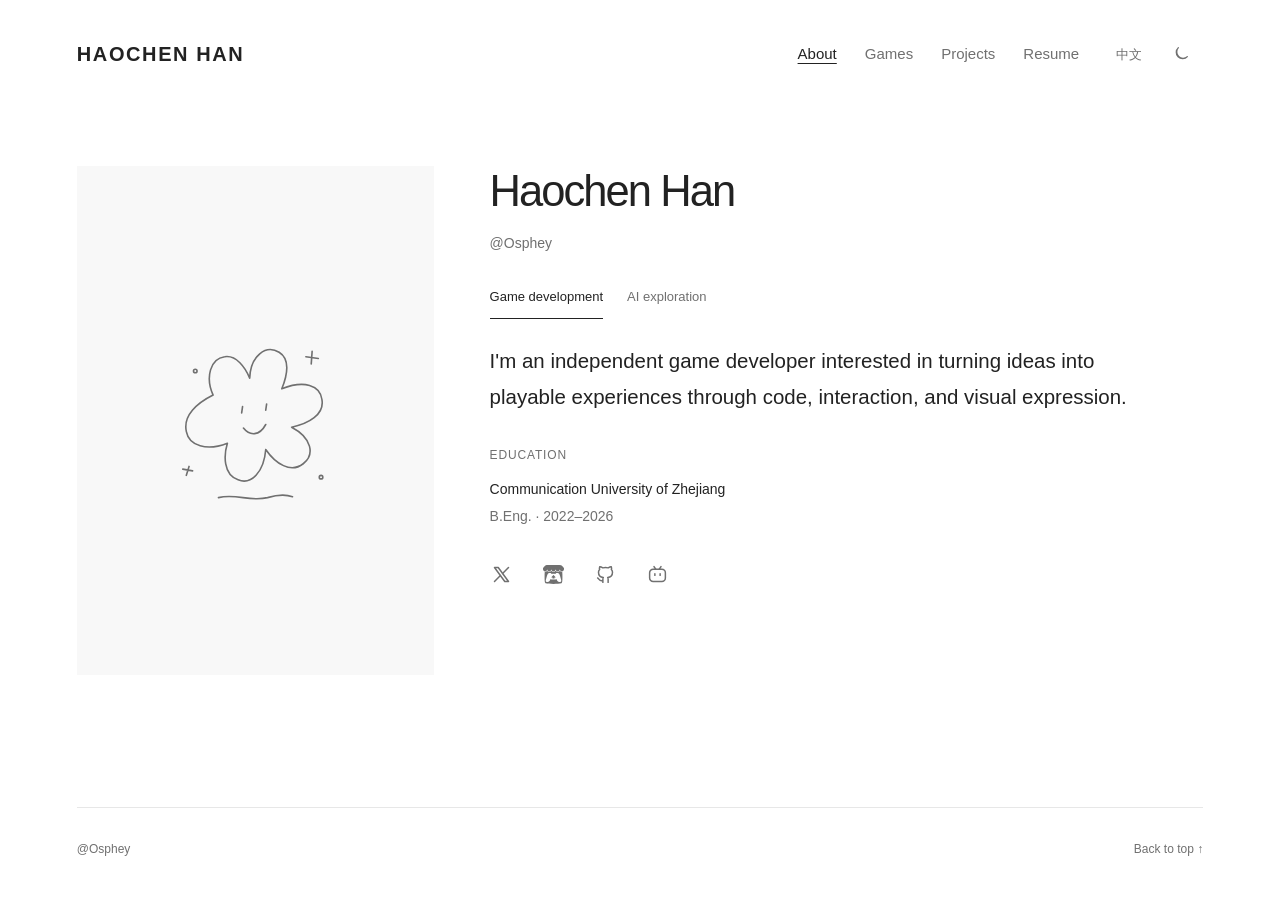
==== commit fc9bd5fe: "Replace profile photo with a static doodle placeholder" ====
--- a/index.html
+++ b/index.html
@@ -28,8 +28,15 @@
   </header>
   <main class="about-page">
     <section class="about" aria-label="About Haochen Han" data-zh-label="关于韩昊辰">
-      <figure class="portrait">
-        <img src="assets/portrait.jpg" width="560" height="800" alt="Portrait of Haochen Han" data-zh-alt="韩昊辰的照片" decoding="async" fetchpriority="high">
+      <figure class="portrait portrait-placeholder" aria-hidden="true">
+        <svg viewBox="0 0 240 240" fill="none" focusable="false">
+          <path d="M73 92C64 72 70 51 86 49c13-2 23 12 28 24 1-25 18-38 33-29 13 8 9 26 3 41 25-10 43-4 45 12 3 17-15 27-34 31 23 12 26 31 13 41-14 11-31 0-42-16-2 25-16 40-31 34-17-6-16-28-12-41-23 9-43 3-46-13-4-18 12-32 30-41Z" />
+          <path d="M106 105l-1 7m28-10-1 7m-25 20c7 9 18 9 25-4" />
+          <path d="m184 43-1 14m-6-8 14 2M46 172l-3 10m-4-7 11 2" />
+          <path d="M79 207c20-5 35 5 55 0 10-3 20-4 28-1" />
+          <circle cx="53" cy="65" r="2" />
+          <circle cx="194" cy="184" r="2" />
+        </svg>
       </figure>
       <div class="profile">
         <h1 data-zh="韩昊辰">Haochen Han</h1>
--- a/assets/site.css
+++ b/assets/site.css
@@ -173,7 +173,7 @@
   text-decoration: underline;
 }
 
-/* About: original portrait on the left and profile on the right */
+/* About: a quiet illustration placeholder on the left and profile on the right */
 .about {
   display: grid;
   grid-template-columns: minmax(0, 1fr) minmax(0, 2fr);
@@ -185,11 +185,22 @@
   margin: 0;
 }
 
-.portrait img {
-  display: block;
-  width: 100%;
-  height: auto;
+.portrait-placeholder {
+  display: grid;
+  place-items: center;
   aspect-ratio: 7 / 10;
+  background: color-mix(in srgb, var(--foreground) 3%, var(--background));
+  color: var(--muted);
+}
+
+.portrait-placeholder svg {
+  display: block;
+  width: 60%;
+  max-width: 220px;
+  stroke: currentColor;
+  stroke-width: 1.8;
+  stroke-linecap: round;
+  stroke-linejoin: round;
 }
 
 .profile {
